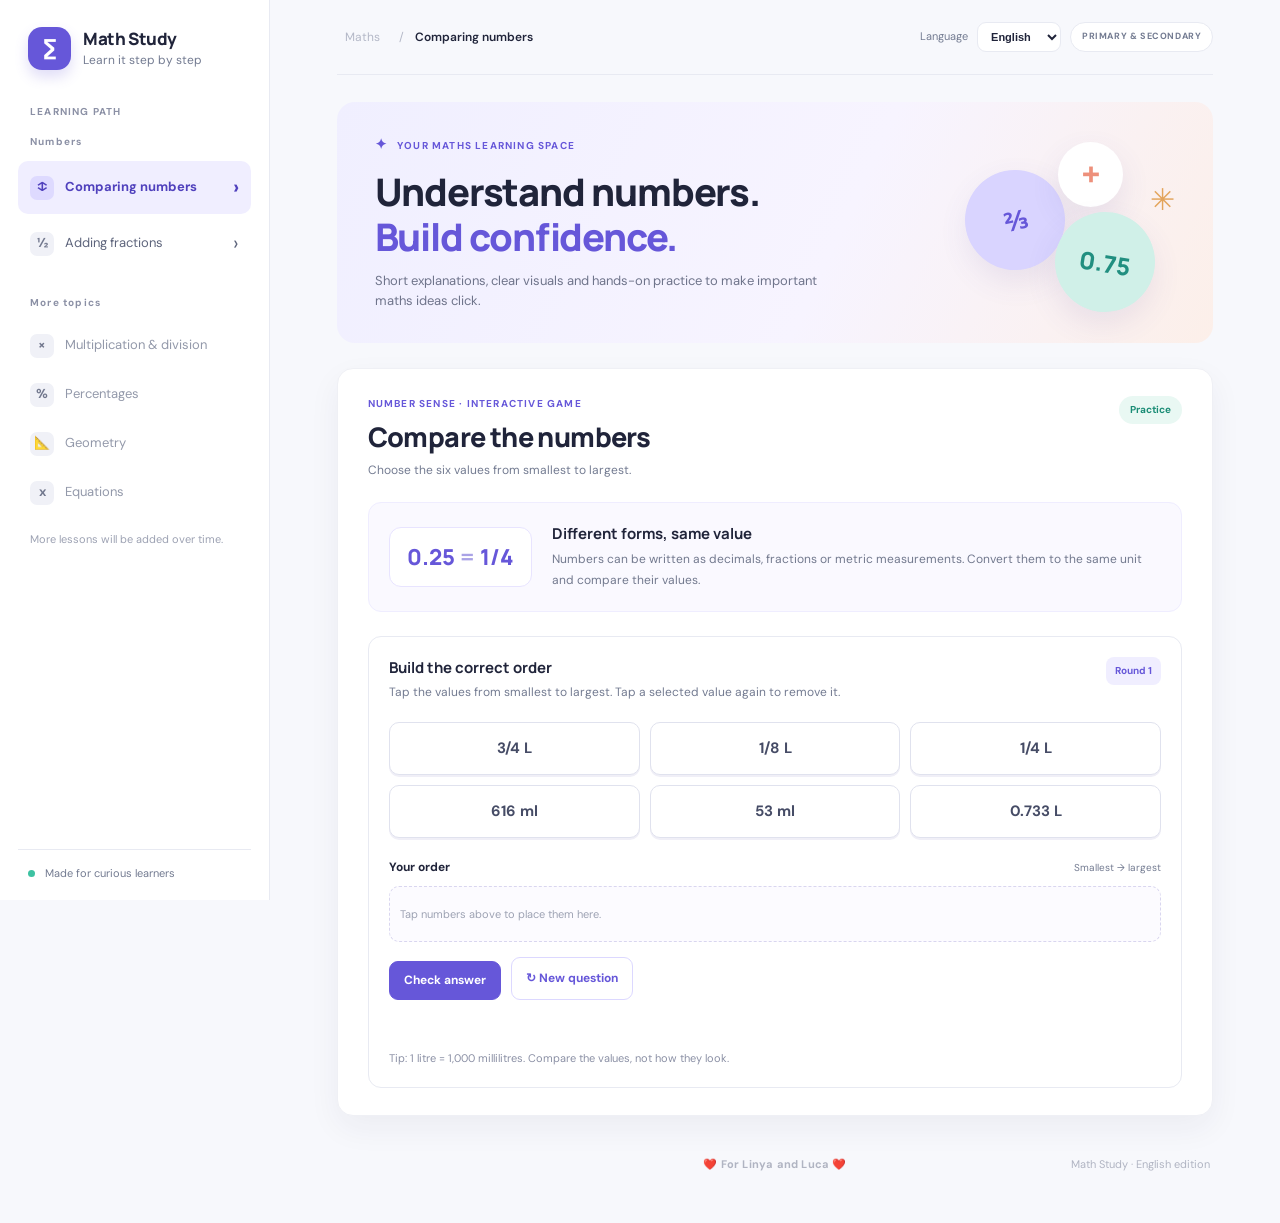
==== index.html @ 732b18b9 "Keep only the dedication in the page footer" ====
<!doctype html>
<html lang="en">
<head>
  <meta charset="utf-8">
  <meta name="viewport" content="width=device-width, initial-scale=1">
  <meta name="description" content="Clear explanations and interactive practice for important German primary and secondary school maths topics.">
  <meta name="theme-color" content="#f7f8fc">
  <title>Math Study — Understand Maths</title>
  <link rel="stylesheet" href="styles.css">
  <link rel="stylesheet" href="footer.css">
</head>
<body>
  <div class="app-shell">
    <aside class="sidebar" id="sidebar">
      <a class="brand" href="#" aria-label="Math Study home"><span class="brand-mark">∑</span><span><strong>Math Study</strong><small>Learn it step by step</small></span></a>
      <div class="sidebar-label" data-i18n="learningPath">LEARNING PATH</div>
      <nav id="topic-nav" aria-label="Math topics">
        <div class="nav-group">
          <div class="nav-heading" data-i18n="numbers">Numbers</div>
          <a class="topic-link" href="comparing-decimals.html" data-topic="ordering"><span class="topic-icon">↕</span><span data-i18n="topicOrdering">Comparing numbers</span><span class="nav-arrow">›</span></a>
          <a class="topic-link" href="adding-fractions.html" data-topic="fractions"><span class="topic-icon">½</span><span data-i18n="topicFractions">Adding fractions</span><span class="nav-arrow">›</span></a>
        </div>
        <div class="nav-group coming-soon">
          <div class="nav-heading" data-i18n="moreTopics">More topics</div>
          <div class="topic-placeholder"><span class="topic-icon">×</span><span data-i18n="topicMultiply">Multiplication & division</span></div>
          <div class="topic-placeholder"><span class="topic-icon">%</span><span data-i18n="topicPercentages">Percentages</span></div>
          <div class="topic-placeholder"><span class="topic-icon">📐</span><span data-i18n="topicGeometry">Geometry</span></div>
          <div class="topic-placeholder"><span class="topic-icon">x</span><span data-i18n="topicEquations">Equations</span></div>
          <p class="coming-note" data-i18n="comingNote">More lessons will be added over time.</p>
        </div>
      </nav>
      <div class="sidebar-footer"><span class="status-dot"></span> <span data-i18n="sidebarFooter">Made for curious learners</span></div>
    </aside>
    <main class="main-area">
      <header class="topbar"><button id="menu-toggle" class="menu-toggle" aria-label="Toggle menu">☰</button><div class="breadcrumb"><span data-i18n="maths">Maths</span> <span>/</span> <strong id="breadcrumb-topic">Comparing numbers</strong></div><div class="top-actions"><label class="language-label" for="language-select" data-i18n="languageLabel">Language</label><select id="language-select" aria-label="Language"><option value="en">English</option><option value="de">Deutsch</option></select><div class="top-pill" data-i18n="audience">PRIMARY & SECONDARY</div></div></header>
      <section class="welcome" id="welcome">
        <div><div class="eyebrow"><span class="sparkle">✦</span> YOUR MATHS LEARNING SPACE</div><h1 id="page-title">Understand numbers.<br><span>Build confidence.</span></h1><p id="page-intro">Short explanations, clear visuals and hands-on practice to make important maths ideas click.</p></div>
        <div class="welcome-art" aria-hidden="true"><div class="art-circle circle-one">⅔</div><div class="art-circle circle-two">+</div><div class="art-circle circle-three">0.75</div><span class="art-star">✳</span></div>
      </section>
      <section id="lesson-ordering" class="lesson-panel">
        <div class="lesson-heading"><div><div class="eyebrow" data-i18n="orderingEyebrow">NUMBER SENSE · INTERACTIVE GAME</div><h2 data-i18n="orderingTitle">Compare the numbers</h2><p data-i18n="orderingSubtitle">Choose the six values from smallest to largest.</p></div><span class="lesson-badge" data-i18n="practiceBadge">Practice</span></div>
        <div class="concept-card"><div class="concept-symbol">0.25 <span>=</span> 1/4</div><div><h3 data-i18n="sameValueTitle">Different forms, same value</h3><p data-i18n="sameValueText">Numbers can be written as decimals, fractions or metric measurements. Convert them to the same unit and compare their values.</p></div></div>
        <div class="ordering-game">
          <div class="game-instructions"><div><h3 data-i18n="orderInstructionTitle">Build the correct order</h3><p data-i18n="orderInstructionText">Tap the values from smallest to largest. Tap a selected value again to remove it.</p></div><div class="game-round" id="ordering-round">Round 1</div></div>
          <div class="number-bank" id="number-bank" aria-label="Numbers to order"></div>
          <div class="selected-heading"><strong data-i18n="yourOrder">Your order</strong><span data-i18n="smallestToLargest">Smallest → largest</span></div>
          <div class="selected-order" id="selected-order"></div>
          <div class="game-actions"><button id="check-order" class="primary-button" data-i18n="checkAnswer">Check answer</button><button id="new-order" class="secondary-button" data-i18n="newQuestion">↻ New question</button></div>
          <div id="ordering-feedback" class="practice-feedback" role="status" aria-live="polite"></div>
          <p class="game-tip" data-i18n="orderingTip">Tip: 1 litre = 1,000 millilitres. Compare the values, not how they look.</p>
        </div>
      </section>
      <section id="lesson-fractions" class="lesson-panel" hidden>
        <div class="lesson-heading"><div><div class="eyebrow">FRACTIONS · VISUAL EXPLANATION</div><h2 data-i18n="fractionsTitle">Adding fractions with different denominators</h2><p data-i18n="fractionsSubtitle">Make the pieces the same size before you add them.</p></div><span class="lesson-badge">Learn & practise</span></div>
        <div class="lesson-copy"><h3 data-i18n="keyIdea">The key idea</h3><p data-i18n="keyIdeaText">The denominator tells you how many equal pieces make one whole. Find the least common multiple (LCM), then make equivalent fractions with the same denominator.</p></div>
        <div class="fraction-controls">
          <div class="fraction-input"><label for="num-a" data-i18n="fractionA">Fraction A</label><div class="fraction-fields"><input id="num-a" type="number" min="1" max="9" value="1" aria-label="Fraction A numerator"><span class="fraction-line"></span><input id="den-a" type="number" min="2" max="10" value="3" aria-label="Fraction A denominator"></div></div>
          <div class="plus-sign">+</div>
          <div class="fraction-input"><label for="num-b" data-i18n="fractionB">Fraction B</label><div class="fraction-fields"><input id="num-b" type="number" min="1" max="9" value="1" aria-label="Fraction B numerator"><span class="fraction-line"></span><input id="den-b" type="number" min="2" max="10" value="4" aria-label="Fraction B denominator"></div></div>
          <button id="random-fractions" class="secondary-button" data-i18n="tryAnother">↻ Try another</button>
        </div>
        <div id="fraction-error" class="inline-error" data-i18n="fractionInputError" role="alert" hidden>Use whole numbers, numerators from 1 to denominator − 1, and denominators from 2 to 10.</div>
        <div class="visual-grid">
          <article class="visual-card"><div class="step-label" data-i18n="step1">STEP 1</div><h3 data-i18n="originalFractions">See the original fractions</h3><p data-i18n="originalFractionsText">Each circle is one whole, split into equal parts.</p><div class="circle-pair"><div class="circle-item"><div id="circle-a" class="fraction-circle" aria-label="Fraction A visual"></div><div id="label-a" class="circle-fraction">1/3</div><small data-i18n="fractionA">Fraction A</small></div><div class="circle-item"><div id="circle-b" class="fraction-circle"></div><div id="label-b" class="circle-fraction">1/4</div><small data-i18n="fractionB">Fraction B</small></div></div></article>
          <article class="visual-card"><div class="step-label" data-i18n="step2">STEP 2</div><h3 data-i18n="equalPieces">Make equal-sized pieces</h3><p data-i18n="equalPiecesText">Convert both fractions to the same denominator (the LCM).</p><div class="circle-pair"><div class="circle-item"><div id="circle-a-scaled" class="fraction-circle"></div><div id="label-a-scaled" class="circle-fraction">4/12</div><small data-i18n="equivalentA">A equivalent fraction</small></div><div class="circle-item"><div id="circle-b-scaled" class="fraction-circle"></div><div id="label-b-scaled" class="circle-fraction">3/12</div><small data-i18n="equivalentB">B equivalent fraction</small></div></div><div class="lcm-note" id="lcm-note">LCM(3, 4) = 12</div></article>
        </div>
        <div class="calculation-card"><div class="step-label" data-i18n="step3">STEP 3 · ADD THE NUMERATORS</div><div id="equation" class="equation">4/12 + 3/12 = 7/12</div><p id="calculation-explainer">Multiply A by 4 and B by 3. Keep the common denominator and add the numerators.</p><div class="result-row"><span data-i18n="yourSum">YOUR SUM</span><strong id="sum-result">7/12</strong></div></div>
        <section class="practice-card"><div class="practice-header"><div><div class="eyebrow" data-i18n="checkUnderstanding">CHECK YOUR UNDERSTANDING</div><h3 data-i18n="quickPractice">Quick practice</h3><p data-i18n="practicePrompt">Calculate the sum, then choose the correct answer.</p></div><div class="practice-count" id="practice-count">Question 1</div></div><div id="practice-question" class="practice-question">1/2 + 1/3 = ?</div><div id="answer-options" class="answer-options"></div><div id="practice-feedback" class="practice-feedback" role="status" aria-live="polite"></div><button id="next-question" class="primary-button" hidden data-i18n="nextQuestion">Next question →</button></section>
      </section>
      <footer class="page-footer"><div class="footer-message"><span class="dedication">❤️ For Linya and Luca ❤️</span></div><span id="footer-edition">Math Study · English edition</span></footer>
    </main>
  </div>
  <script src="app.js"></script>
  <script src="language.js"></script>
  <script src="ordering.js"></script>
</body>
</html>
---- styles.css ----
@import url('https://fonts.googleapis.com/css2?family=DM+Sans:wght@400;500;600;700&family=Manrope:wght@400;500;600;700;800&display=swap');
:root{--ink:#20243a;--muted:#737b91;--purple:#6657d9;--purple-dark:#5041bd;--purple-soft:#f0eeff;--line:#e8eaf2;--surface:#fff;--bg:#f7f8fc;--teal:#24a899;--coral:#f18a76;--shadow:0 12px 32px rgba(36,39,77,.055)}
*{box-sizing:border-box}body{margin:0;background:var(--bg);color:var(--ink);font-family:'DM Sans',sans-serif;font-size:15px;line-height:1.55}button,input{font:inherit}button{cursor:pointer}.app-shell{min-height:100vh}.sidebar{width:270px;position:fixed;inset:0 auto 0 0;background:#fff;border-right:1px solid var(--line);padding:27px 18px 18px;display:flex;flex-direction:column;z-index:10}.brand{display:flex;align-items:center;gap:12px;padding:0 10px 34px;color:inherit;text-decoration:none}.brand-mark{width:43px;height:43px;display:grid;place-items:center;border-radius:14px;background:var(--purple);color:white;font-size:27px;font-weight:700;box-shadow:0 7px 14px #6657d933}.brand strong{display:block;font:800 17px Manrope,sans-serif;letter-spacing:-.4px}.brand small{display:block;color:var(--muted);font-size:12px;margin-top:1px}.sidebar-label,.nav-heading,.eyebrow,.step-label{font-size:10px;font-weight:700;letter-spacing:1.2px;color:#8b90a5}.sidebar-label{padding:0 12px 14px}.nav-group{margin-bottom:25px}.nav-heading{padding:0 12px 9px}.topic-link,.topic-placeholder{width:100%;border:0;background:transparent;color:#5e657c;text-align:left;display:flex;align-items:center;gap:11px;padding:11px 12px;border-radius:10px;margin:3px 0;font-size:13px}.topic-link:hover{background:#f7f6ff}.topic-link.active{background:var(--purple-soft);color:var(--purple-dark);font-weight:700}.topic-icon{width:24px;height:24px;display:grid;place-items:center;background:#f0f1f7;border-radius:7px;color:#71778d;font-weight:700;flex-shrink:0}.active .topic-icon{background:#dedaff;color:var(--purple-dark)}.nav-arrow{margin-left:auto;font-size:20px}.topic-placeholder{color:#9399aa;cursor:default}.coming-note{font-size:11px;color:#9da2b3;padding:4px 12px}.sidebar-footer{margin-top:auto;padding:15px 10px 0;border-top:1px solid var(--line);font-size:11px;color:var(--muted)}.status-dot{display:inline-block;width:7px;height:7px;border-radius:50%;background:#3dc2a2;margin-right:7px}.main-area{margin-left:270px;min-height:100vh;padding:0 5.2% 30px;max-width:1600px}.topbar{height:75px;display:flex;align-items:center;gap:15px;border-bottom:1px solid var(--line);color:var(--muted);font-size:12px}.breadcrumb span{padding:0 8px;color:#b4b8c7}.breadcrumb strong{color:var(--ink);font-weight:600}.top-pill{margin-left:auto;background:#fff;border:1px solid var(--line);border-radius:20px;padding:7px 11px;font-size:9px;font-weight:700;letter-spacing:.6px}.top-pill span{color:var(--purple);padding:0 4px}.menu-toggle{display:none;background:white;border:1px solid var(--line);border-radius:8px;padding:5px 9px}.welcome{min-height:235px;margin:27px 0 25px;padding:32px 38px;border-radius:18px;background:linear-gradient(115deg,#f0efff 0%,#f7f4ff 57%,#fcefe9 100%);display:flex;align-items:center;justify-content:space-between;overflow:hidden;position:relative}.eyebrow{color:var(--purple);font-size:10px}.sparkle{font-size:14px;margin-right:6px}.welcome h1{font:800 clamp(27px,3vw,38px)/1.2 Manrope,sans-serif;letter-spacing:-1.2px;margin:13px 0 11px}.welcome h1 span{color:var(--purple)}.welcome p{color:#6f748b;max-width:470px;margin:0;font-size:13px}.welcome-art{width:220px;height:170px;position:relative;flex-shrink:0}.art-circle{position:absolute;border-radius:50%;display:grid;place-items:center;font:800 24px Manrope,sans-serif;box-shadow:0 12px 30px #5147a51b}.circle-one{width:100px;height:100px;left:10px;top:32px;background:#d9d4ff;color:#6657d9;transform:rotate(-12deg)}.circle-two{width:65px;height:65px;left:103px;top:4px;background:#fff;color:#ed907b;font-size:35px}.circle-three{width:100px;height:100px;left:100px;top:74px;background:#d0f0e8;color:#218f80;transform:rotate(9deg)}.art-star{position:absolute;right:0;top:39px;color:#e3a45b;font-size:30px}.lesson-panel{background:#fff;border:1px solid #eff0f5;border-radius:16px;padding:27px 30px;margin-bottom:20px;box-shadow:var(--shadow)}.lesson-panel[hidden]{display:none}.lesson-heading{display:flex;align-items:flex-start;justify-content:space-between;gap:15px;margin-bottom:23px}.lesson-heading h2{font:800 clamp(20px,2.4vw,27px)/1.3 Manrope,sans-serif;letter-spacing:-.6px;margin:7px 0}.lesson-heading p,.visual-card>p,.embedded-game p{color:var(--muted);font-size:12px;margin:0}.lesson-badge{border-radius:20px;background:#e9f8f3;color:#198c75;padding:6px 11px;font-size:10px;font-weight:700;white-space:nowrap}.concept-card{display:flex;align-items:center;gap:20px;padding:20px;background:#faf9ff;border:1px solid #efedff;border-radius:13px;margin-bottom:24px}.concept-symbol{flex-shrink:0;background:white;border:1px solid #e8e4ff;border-radius:12px;padding:14px 17px;color:var(--purple);font:800 22px Manrope,sans-serif}.concept-symbol span{color:#aaa3e6}.concept-card h3,.visual-card h3,.lesson-copy h3,.embedded-game h3{font:700 15px Manrope,sans-serif;margin:0 0 5px}.concept-card p,.lesson-copy p{color:#72798e;font-size:12px;margin:0;line-height:1.75}.embedded-game{border:1px solid var(--line);border-radius:13px;overflow:hidden}.embed-title{display:flex;justify-content:space-between;align-items:center;gap:15px;padding:18px 20px}.embed-title a,.source-note a{font-size:11px;color:var(--purple);font-weight:700;text-decoration:none}.embed-title a:hover,.source-note a:hover{text-decoration:underline}.embedded-game iframe{display:block;width:100%;height:570px;border:0;background:white}.source-note{font-size:11px;color:#8b90a5;margin:12px 0 0}.lesson-copy{padding:18px 20px;border-left:3px solid var(--purple);background:#faf9ff;border-radius:0 10px 10px 0;margin-bottom:22px}.lesson-copy h3{margin-bottom:6px}.fraction-controls{display:flex;align-items:end;gap:18px;padding:18px;background:#fbfbfe;border:1px solid var(--line);border-radius:13px;margin-bottom:16px;flex-wrap:wrap}.fraction-input{display:flex;flex-direction:column;gap:7px}.fraction-input label{font-size:11px;font-weight:700;color:#697087}.fraction-fields{display:flex;flex-direction:column;align-items:center;gap:4px;width:58px}.fraction-fields input{width:58px;height:34px;text-align:center;border:1px solid #dfe1ec;border-radius:7px;background:#fff;color:var(--ink);font-weight:700;outline-color:var(--purple)}.fraction-line{height:2px;width:42px;background:#525771}.plus-sign{font:500 25px Manrope,sans-serif;color:#a0a5b6;padding:0 3px 13px}.secondary-button,.primary-button{border:1px solid #dcd8ff;border-radius:9px;padding:9px 14px;font-size:12px;font-weight:700}.secondary-button{background:#fff;color:var(--purple);margin-left:auto}.secondary-button:hover{background:var(--purple-soft)}.inline-error{font-size:12px;color:#b64040;padding:10px 13px;background:#fff0f0;border-radius:8px;margin-bottom:14px}.visual-grid{display:grid;grid-template-columns:1fr 1fr;gap:16px}.visual-card{border:1px solid var(--line);border-radius:13px;padding:19px 20px;min-width:0}.step-label{color:var(--purple);font-size:9px}.visual-card h3{margin:7px 0 4px}.circle-pair{display:flex;justify-content:space-evenly;align-items:flex-start;gap:10px;margin:21px 0 10px}.circle-item{display:flex;align-items:center;flex-direction:column;min-width:0}.fraction-circle{width:clamp(95px,11vw,140px);height:clamp(95px,11vw,140px);border-radius:50%;position:relative;overflow:hidden;background:#f0eff8;border:1px solid #e5e3f2;flex-shrink:0}.fraction-circle svg{display:block;width:100%;height:100%}.circle-fraction{font:800 16px Manrope,sans-serif;margin-top:9px;color:#333750}.circle-item small{font-size:10px;color:#8b90a5;margin-top:2px;text-align:center}.lcm-note{background:#f2f0ff;color:#5c4dca;border-radius:8px;padding:8px 12px;text-align:center;font-size:12px;font-weight:700;margin-top:15px}.calculation-card{margin-top:17px;padding:21px;border-radius:13px;background:#f7f6ff;border:1px solid #eae7ff}.equation{font:800 clamp(23px,3.2vw,33px) Manrope,sans-serif;color:#4d43b4;margin:12px 0}.calculation-card>p{font-size:12px;color:#72798e;margin:0 0 17px}.result-row{display:flex;align-items:center;justify-content:space-between;border-top:1px solid #e3dfff;padding-top:13px}.result-row span{font-size:10px;letter-spacing:1px;font-weight:700;color:#7c75bd}.result-row strong{font:800 21px Manrope,sans-serif;color:var(--purple)}.practice-card{margin-top:22px;padding:22px;border:1px solid var(--line);border-radius:13px}.practice-header{display:flex;justify-content:space-between;gap:10px}.practice-header h3{font:800 19px Manrope,sans-serif;margin:5px 0}.practice-header p{font-size:12px;color:var(--muted);margin:0}.practice-count{align-self:flex-start;background:#f0efff;color:var(--purple);padding:5px 9px;border-radius:7px;font-size:10px;font-weight:700;white-space:nowrap}.practice-question{text-align:center;font:800 27px Manrope,sans-serif;margin:24px 0 17px}.answer-options{display:grid;grid-template-columns:repeat(4,1fr);gap:10px}.answer-option{padding:12px 7px;background:white;border:1px solid #e1e3ed;border-radius:9px;color:#4b5067;font-weight:700}.answer-option:hover{border-color:var(--purple);background:#faf9ff}.answer-option.correct{background:#e8f8f1;border-color:#37b99a;color:#147c62}.answer-option.incorrect{background:#fff0ee;border-color:#e98d7d;color:#ad4435}.answer-option:disabled{cursor:default}.practice-feedback{min-height:24px;margin-top:13px;font-size:12px;font-weight:600}.practice-feedback.good{color:#168369}.practice-feedback.bad{color:#c04e40}.primary-button{background:var(--purple);color:white;border-color:var(--purple);margin-top:4px}.primary-button:hover{background:var(--purple-dark)}.page-footer{padding:20px 3px;color:#969bad;font-size:11px;display:flex;justify-content:space-between;gap:10px}.page-footer span{color:#b0b4c2}@media(max-width:1000px){.sidebar{width:235px}.main-area{margin-left:235px;padding:0 3.5% 25px}.welcome{padding:26px}.welcome-art{transform:scale(.82);transform-origin:right center;margin-left:-25px}.lesson-panel{padding:22px}.visual-grid{grid-template-columns:1fr}.fraction-circle{width:130px;height:130px}}@media(max-width:700px){.sidebar{transform:translateX(-100%);transition:transform .22s ease;box-shadow:none}.sidebar.open{transform:translateX(0);box-shadow:10px 0 40px #1e23401a}.main-area{margin-left:0;padding:0 15px 20px}.topbar{height:61px}.menu-toggle{display:block}.top-pill{font-size:8px;padding:6px 8px}.welcome{margin-top:17px;padding:24px 22px;min-height:205px}.welcome-art{position:absolute;right:-47px;bottom:-25px;opacity:.32;transform:scale(.85)}.welcome>div:first-child{position:relative;z-index:1}.welcome h1{font-size:29px}.welcome p{max-width:290px}.lesson-panel{padding:18px 14px}.lesson-heading h2{font-size:21px}.concept-card{padding:14px;gap:12px}.concept-symbol{padding:10px;font-size:18px}.embedded-game iframe{height:520px}.embed-title{align-items:flex-start;padding:15px;flex-direction:column;gap:8px}.fraction-controls{gap:13px;padding:14px}.secondary-button{margin-left:0}.visual-card{padding:15px}.fraction-circle{width:clamp(100px,31vw,135px);height:clamp(100px,31vw,135px)}.answer-options{grid-template-columns:repeat(2,1fr)}.page-footer{flex-direction:column;gap:3px}.practice-card{padding:16px}}
.top-actions{margin-left:auto;display:flex;align-items:center;gap:9px}.top-pill{margin-left:0}.language-label{font-size:11px;color:var(--muted)}#language-select{border:1px solid var(--line);border-radius:9px;padding:7px 9px;background:#fff;color:var(--ink);font-size:11px;font-weight:600;max-width:120px}
.topic-link{text-decoration:none}.ordering-game{border:1px solid var(--line);border-radius:13px;padding:20px;background:#fff}.game-instructions{display:flex;justify-content:space-between;align-items:flex-start;gap:12px}.game-instructions h3{font:700 15px Manrope,sans-serif;margin:0 0 5px}.game-instructions p{font-size:12px;color:var(--muted);margin:0}.game-round{font-size:10px;font-weight:700;color:var(--purple);background:var(--purple-soft);padding:6px 9px;border-radius:8px;white-space:nowrap}
.number-bank{display:grid;grid-template-columns:repeat(3,minmax(0,1fr));gap:10px;margin:20px 0}.number-tile,.ordered-tile{border:1px solid #e0e2ee;border-radius:10px;background:#fff;color:#464c66;font-weight:700;padding:14px 8px;min-height:52px;box-shadow:0 2px 0 #f0eff7;overflow-wrap:anywhere}.number-tile:hover:not(:disabled){border-color:var(--purple);background:#faf9ff}.number-tile.used{opacity:.35}.number-tile:disabled{cursor:default}.selected-heading{display:flex;justify-content:space-between;gap:10px;align-items:center;font-size:12px;margin:7px 0 9px}.selected-heading span{font-size:10px;color:var(--muted)}.selected-order{display:flex;gap:8px;flex-wrap:wrap;align-items:center;min-height:56px;padding:10px;border:1px dashed #d9d6ef;border-radius:10px;background:#fcfbff}.order-empty{font-size:11px;color:#9da2b3}.ordered-tile{min-height:0;padding:9px 11px;background:#f0eeff;border-color:#ddd8ff;color:var(--purple-dark);box-shadow:none}
.game-actions{display:flex;gap:10px;flex-wrap:wrap;margin-top:15px}.game-actions .secondary-button{margin-left:0}.game-tip{font-size:11px;color:#8b90a5;margin:13px 0 0}.correct-order-list{display:flex;flex-wrap:wrap;gap:7px;margin-top:9px}.correct-order-list span{background:#fff;border:1px solid #e2e4ed;border-radius:7px;padding:5px 8px;font-size:11px;color:#4c526b}.footer-message{display:flex;flex-direction:column;align-items:center;gap:3px;flex:1;text-align:center}.dedication{font-weight:700;color:#8d82d9;letter-spacing:.2px}.footer-message small{font-size:9px;color:#b0b4c2}.page-footer{align-items:center}.topbar .breadcrumb{min-width:0}
@media(max-width:700px){.top-actions{gap:5px}.language-label{display:none}#language-select{max-width:93px;padding:6px 5px}.top-pill{display:none}.number-bank{grid-template-columns:repeat(2,minmax(0,1fr))}.ordering-game{padding:14px}.game-instructions{flex-direction:column}.selected-heading{align-items:flex-start;flex-direction:column;gap:2px}.page-footer{align-items:center}.footer-message{width:100%}}
---- footer.css ----
.page-footer{position:relative;justify-content:center}.footer-message{width:100%;flex:none;text-align:center}.page-footer>#footer-edition{position:absolute;right:3px;bottom:20px}@media(max-width:700px){.page-footer>#footer-edition{position:static;margin-top:6px}.footer-message{width:100%}}
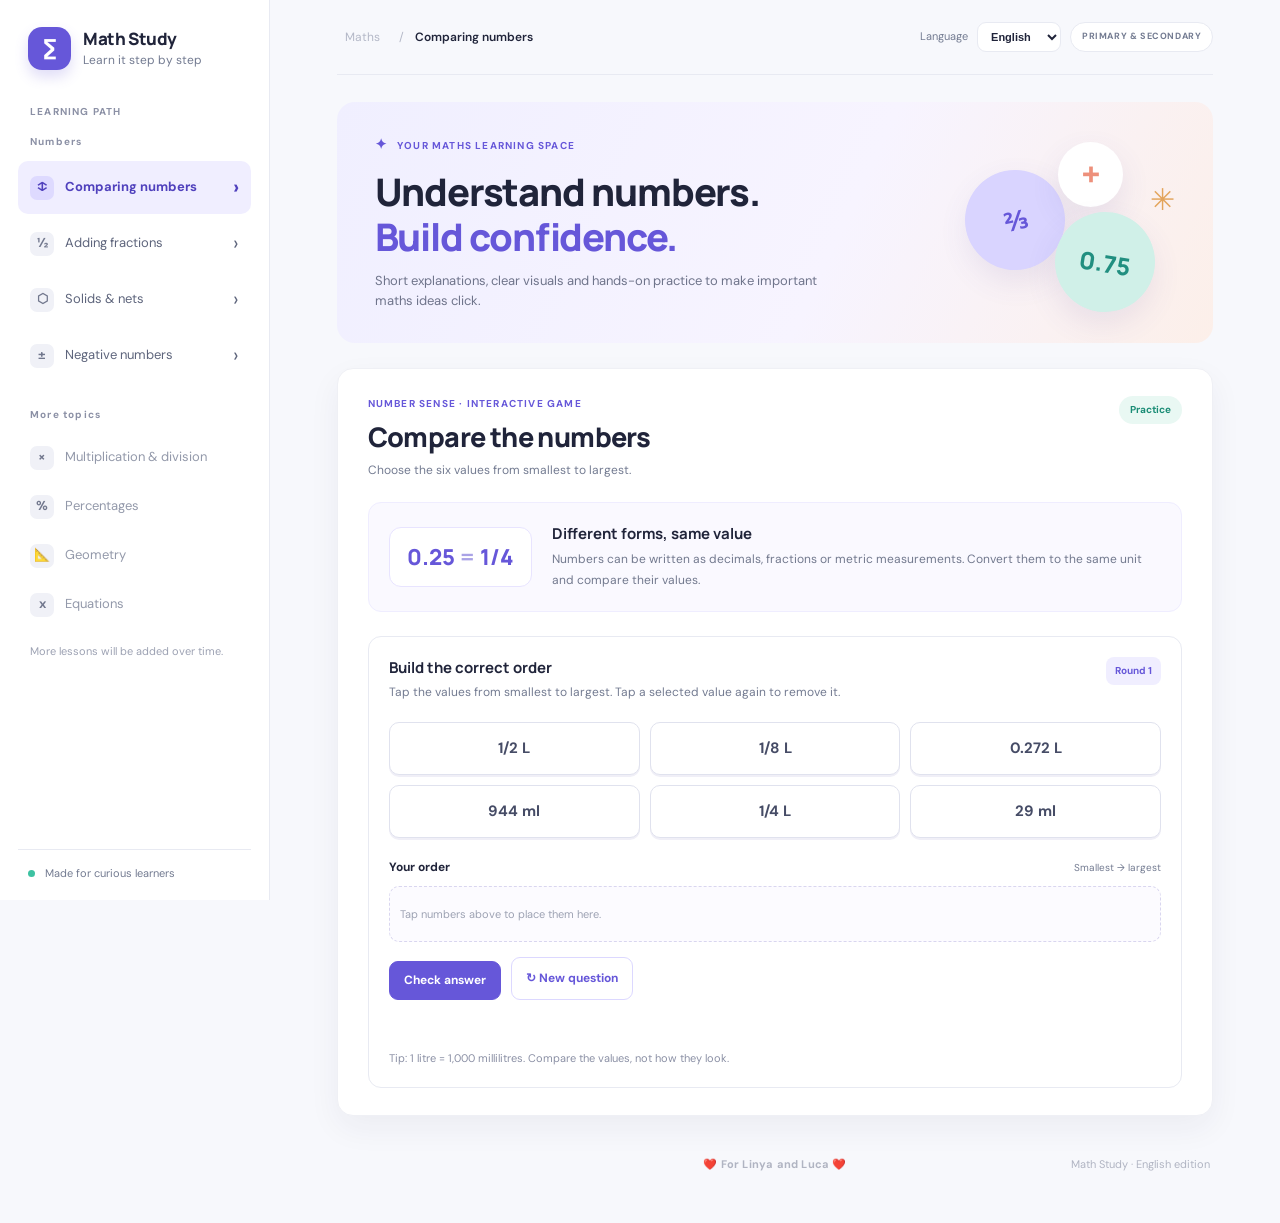
==== commit 498690a1: "Add bilingual interactive lesson modules and navigation" ====
--- a/index.html
+++ b/index.html
@@ -18,7 +18,9 @@
         <div class="nav-group">
           <div class="nav-heading" data-i18n="numbers">Numbers</div>
           <a class="topic-link" href="comparing-decimals.html" data-topic="ordering"><span class="topic-icon">↕</span><span data-i18n="topicOrdering">Comparing numbers</span><span class="nav-arrow">›</span></a>
-          <a class="topic-link" href="adding-fractions.html" data-topic="fractions"><span class="topic-icon">½</span><span data-i18n="topicFractions">Adding fractions</span><span class="nav-arrow">›</span></a>
+          <a class="topic-link" href="adding-fractions.html" data-topic="fractions"><span class="topic-icon">½</span><span data-i18n="topicFractions">Fractions & addition</span><span class="nav-arrow">›</span></a>
+          <a class="topic-link" href="solids-and-nets.html" data-topic="solids"><span class="topic-icon">⬡</span><span data-i18n="topicSolids">Solids & nets</span><span class="nav-arrow">›</span></a>
+          <a class="topic-link" href="negative-numbers.html" data-topic="negative"><span class="topic-icon">±</span><span data-i18n="topicNegative">Negative numbers</span><span class="nav-arrow">›</span></a>
         </div>
         <div class="nav-group coming-soon">
           <div class="nav-heading" data-i18n="moreTopics">More topics</div>
@@ -64,8 +66,49 @@
           <article class="visual-card"><div class="step-label" data-i18n="step1">STEP 1</div><h3 data-i18n="originalFractions">See the original fractions</h3><p data-i18n="originalFractionsText">Each circle is one whole, split into equal parts.</p><div class="circle-pair"><div class="circle-item"><div id="circle-a" class="fraction-circle" aria-label="Fraction A visual"></div><div id="label-a" class="circle-fraction">1/3</div><small data-i18n="fractionA">Fraction A</small></div><div class="circle-item"><div id="circle-b" class="fraction-circle"></div><div id="label-b" class="circle-fraction">1/4</div><small data-i18n="fractionB">Fraction B</small></div></div></article>
           <article class="visual-card"><div class="step-label" data-i18n="step2">STEP 2</div><h3 data-i18n="equalPieces">Make equal-sized pieces</h3><p data-i18n="equalPiecesText">Convert both fractions to the same denominator (the LCM).</p><div class="circle-pair"><div class="circle-item"><div id="circle-a-scaled" class="fraction-circle"></div><div id="label-a-scaled" class="circle-fraction">4/12</div><small data-i18n="equivalentA">A equivalent fraction</small></div><div class="circle-item"><div id="circle-b-scaled" class="fraction-circle"></div><div id="label-b-scaled" class="circle-fraction">3/12</div><small data-i18n="equivalentB">B equivalent fraction</small></div></div><div class="lcm-note" id="lcm-note">LCM(3, 4) = 12</div></article>
         </div>
+        <section class="strip-panel"><div class="step-label" data-i18n="fractionStripsLabel">SEE THE FRACTIONS AS STRIPS</div><h3 data-i18n="fractionStripsTitle">Same amount, different-sized pieces</h3><p data-i18n="fractionStripsText">Each bar represents one whole. Compare the shaded length before and after extending a fraction.</p><div class="strip-row"><strong data-i18n="stripOriginalA">Fraction A</strong><div id="strip-a" class="fraction-strip" aria-label="Fraction A strip"></div><span id="strip-label-a" class="strip-value">1/3</span></div><div class="strip-row"><strong data-i18n="stripOriginalB">Fraction B</strong><div id="strip-b" class="fraction-strip" aria-label="Fraction B strip"></div><span id="strip-label-b" class="strip-value">1/4</span></div><div class="strip-row"><strong data-i18n="stripEquivalentA">A extended</strong><div id="strip-a-scaled" class="fraction-strip" aria-label="Equivalent fraction A strip"></div><span id="strip-label-a-scaled" class="strip-value">4/12</span></div><div class="strip-row"><strong data-i18n="stripEquivalentB">B extended</strong><div id="strip-b-scaled" class="fraction-strip" aria-label="Equivalent fraction B strip"></div><span id="strip-label-b-scaled" class="strip-value">3/12</span></div></section>
         <div class="calculation-card"><div class="step-label" data-i18n="step3">STEP 3 · ADD THE NUMERATORS</div><div id="equation" class="equation">4/12 + 3/12 = 7/12</div><p id="calculation-explainer">Multiply A by 4 and B by 3. Keep the common denominator and add the numerators.</p><div class="result-row"><span data-i18n="yourSum">YOUR SUM</span><strong id="sum-result">7/12</strong></div></div>
         <section class="practice-card"><div class="practice-header"><div><div class="eyebrow" data-i18n="checkUnderstanding">CHECK YOUR UNDERSTANDING</div><h3 data-i18n="quickPractice">Quick practice</h3><p data-i18n="practicePrompt">Calculate the sum, then choose the correct answer.</p></div><div class="practice-count" id="practice-count">Question 1</div></div><div id="practice-question" class="practice-question">1/2 + 1/3 = ?</div><div id="answer-options" class="answer-options"></div><div id="practice-feedback" class="practice-feedback" role="status" aria-live="polite"></div><button id="next-question" class="primary-button" hidden data-i18n="nextQuestion">Next question →</button></section>
+      </section>
+
+      <section id="lesson-solids" class="lesson-panel" hidden>
+        <div class="lesson-heading"><div><div class="eyebrow" data-i18n="solidsEyebrow">GEOMETRY · EXPLORE IN 3D</div><h2 data-i18n="solidsTitle">Solids, nets and views</h2><p data-i18n="solidsSubtitle">A net is a flat pattern that can fold into a solid.</p></div><span class="lesson-badge" data-i18n="gradeFourSeven">Grades 4–7</span></div>
+        <div class="lesson-copy"><h3 data-i18n="netIdeaTitle">From flat to solid</h3><p data-i18n="netIdeaText">A cube has 6 square faces, 12 edges and 8 vertices. Its net shows all six faces laid flat. Different nets can fold into the same cube, but not every arrangement of six squares works.</p></div>
+        <div class="solid-workbench">
+          <div class="solid-view-card"><div class="step-label" data-i18n="cubeNetLabel">THE NET</div><h3 data-i18n="tapAFace">Tap a face</h3><p data-i18n="tapAFaceText">Select a square to highlight the matching face on the cube.</p>
+            <div class="cube-net" id="cube-net" aria-label="Interactive cube net">
+              <button class="net-face face-top" data-face="top" aria-label="Top face">Top</button>
+              <button class="net-face face-left" data-face="left" aria-label="Left face">Left</button>
+              <button class="net-face face-front selected" data-face="front" aria-label="Front face">Front</button>
+              <button class="net-face face-right" data-face="right" aria-label="Right face">Right</button>
+              <button class="net-face face-back" data-face="back" aria-label="Back face">Back</button>
+              <button class="net-face face-bottom" data-face="bottom" aria-label="Bottom face">Bottom</button>
+            </div>
+            <div class="solid-tip" id="net-feedback" role="status" aria-live="polite">Front face selected.</div>
+          </div>
+          <div class="solid-view-card"><div class="step-label" data-i18n="solidViewLabel">THE SOLID</div><h3 data-i18n="cubeLabel">A cube</h3><p data-i18n="cubeText">All faces are equal squares. Edges meet at right angles.</p>
+            <svg class="cube-diagram" viewBox="0 0 300 240" role="img" aria-label="A cube with top, front and side faces">
+              <polygon class="cube-face cube-top" points="70,75 145,32 230,75 153,119"/>
+              <polygon class="cube-face cube-left" points="70,75 153,119 153,210 70,165"/>
+              <polygon class="cube-face cube-right" points="153,119 230,75 230,165 153,210"/>
+              <path d="M70 75 L145 32 L230 75 L230 165 L153 210 L70 165 Z M153 119 L145 32 M153 119 L70 75 M153 119 L230 75 M153 119 L153 210" fill="none" stroke="#4d526e" stroke-width="2.5" stroke-linejoin="round"/>
+              <text x="147" y="22" class="cube-label" text-anchor="middle">Top</text><text x="94" y="145" class="cube-label">Front</text><text x="192" y="148" class="cube-label">Side</text>
+            </svg>
+            <div class="solid-facts"><span><strong>6</strong><small data-i18n="faces">faces</small></span><span><strong>12</strong><small data-i18n="edges">edges</small></span><span><strong>8</strong><small data-i18n="vertices">vertices</small></span></div>
+          </div>
+        </div>
+        <div class="lesson-copy view-copy"><h3 data-i18n="viewsTitle">A solid can look different from each side</h3><p data-i18n="viewsText">A front view, a side view and a top view are 2D drawings of the same 3D object. The view changes, but the object stays the same.</p><div class="view-selector" role="group" aria-label="Choose a view"><button class="view-button active" data-view="front" data-i18n="frontView">Front view</button><button class="view-button" data-view="side" data-i18n="sideView">Side view</button><button class="view-button" data-view="top" data-i18n="topView">Top view</button></div><div id="view-demo" class="view-demo" aria-live="polite"><div class="view-shape front-shape"></div><p id="view-caption">Front view: a square.</p></div></div>
+        <section class="practice-card"><div class="practice-header"><div><div class="eyebrow" data-i18n="checkUnderstanding">CHECK YOUR UNDERSTANDING</div><h3 data-i18n="solidsPracticeTitle">Quick practice</h3><p data-i18n="solidsPracticePrompt">How many faces does a cube have?</p></div></div><div id="solids-options" class="answer-options"><button class="answer-option" data-correct="false">4</button><button class="answer-option" data-correct="true">6</button><button class="answer-option" data-correct="false">8</button><button class="answer-option" data-correct="false">12</button></div><div id="solids-feedback" class="practice-feedback" role="status" aria-live="polite"></div><button id="solids-next" class="primary-button" data-i18n="solidsNext" hidden>Another question →</button></section>
+      </section>
+      <section id="lesson-negative" class="lesson-panel" hidden>
+        <div class="lesson-heading"><div><div class="eyebrow" data-i18n="negativeEyebrow">NUMBERS · BELOW ZERO</div><h2 data-i18n="negativeTitle">Meet negative numbers</h2><p data-i18n="negativeSubtitle">Use a number line to see what positive and negative values mean.</p></div><span class="lesson-badge" data-i18n="gradeFiveSeven">Grades 5–7</span></div>
+        <div class="lesson-copy"><h3 data-i18n="negativeIdeaTitle">Zero is the starting point</h3><p data-i18n="negativeIdeaText">Positive numbers are to the right of zero. Negative numbers are to the left. The farther right a number lies, the greater it is. For example, −2 is greater than −5 because −2 is closer to zero.</p></div>
+        <div class="numberline-card"><div class="numberline-header"><div><h3 data-i18n="movePointTitle">Move the point</h3><p data-i18n="movePointText">Drag the slider to place the point on the number line.</p></div><strong id="numberline-value" class="numberline-value">−3</strong></div>
+          <div class="numberline" id="numberline" role="img" aria-label="Number line from minus ten to ten"><div class="numberline-axis"></div><div class="numberline-ticks" id="numberline-ticks"></div><div class="numberline-point" id="numberline-point"></div></div>
+          <label class="slider-label" for="number-slider"><span data-i18n="leftIsSmaller">← Smaller</span><span data-i18n="rightIsLarger">Larger →</span></label><input id="number-slider" type="range" min="-10" max="10" step="1" value="-3" class="number-slider"/>
+          <div class="temperature-example"><span class="temperature-icon">❄</span><div><strong data-i18n="temperatureTitle">Think about temperature</strong><p data-i18n="temperatureText">−4°C is colder than 2°C. Temperatures below zero are negative numbers.</p></div></div>
+        </div>
+        <section class="practice-card"><div class="practice-header"><div><div class="eyebrow" data-i18n="checkUnderstanding">CHECK YOUR UNDERSTANDING</div><h3 data-i18n="negativePracticeTitle">Which number is greater?</h3><p data-i18n="negativePracticePrompt">Compare the two numbers and choose the greater one.</p></div><div id="negative-count" class="practice-count">Question 1</div></div><div id="negative-question" class="practice-question">−2 or −5?</div><div id="negative-options" class="answer-options"></div><div id="negative-feedback" class="practice-feedback" role="status" aria-live="polite"></div><button id="negative-next" class="primary-button" data-i18n="nextQuestion" hidden>Next question →</button></section>
       </section>
       <footer class="page-footer"><div class="footer-message"><span class="dedication">❤️ For Linya and Luca ❤️</span></div><span id="footer-edition">Math Study · English edition</span></footer>
     </main>
@@ -73,5 +116,6 @@
   <script src="app.js"></script>
   <script src="language.js"></script>
   <script src="ordering.js"></script>
+  <script src="new-lessons.js"></script>
 </body>
 </html>
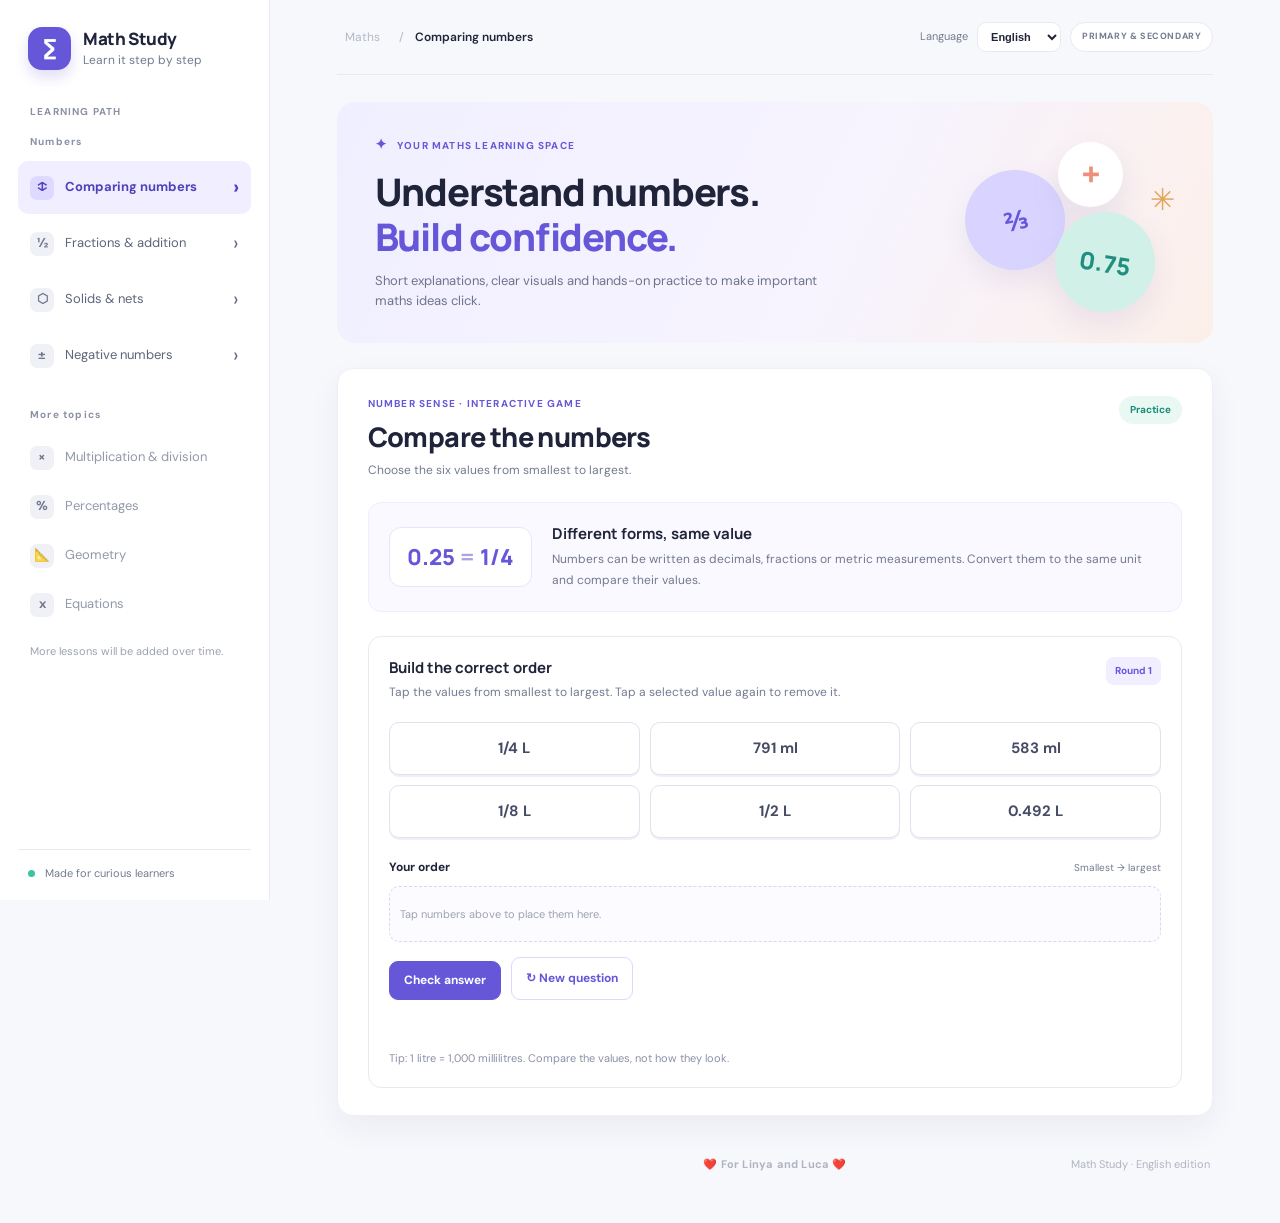
==== commit 7cb78061: "Fix solids practice prompt binding" ====
--- a/index.html
+++ b/index.html
@@ -98,7 +98,7 @@
           </div>
         </div>
         <div class="lesson-copy view-copy"><h3 data-i18n="viewsTitle">A solid can look different from each side</h3><p data-i18n="viewsText">A front view, a side view and a top view are 2D drawings of the same 3D object. The view changes, but the object stays the same.</p><div class="view-selector" role="group" aria-label="Choose a view"><button class="view-button active" data-view="front" data-i18n="frontView">Front view</button><button class="view-button" data-view="side" data-i18n="sideView">Side view</button><button class="view-button" data-view="top" data-i18n="topView">Top view</button></div><div id="view-demo" class="view-demo" aria-live="polite"><div class="view-shape front-shape"></div><p id="view-caption">Front view: a square.</p></div></div>
-        <section class="practice-card"><div class="practice-header"><div><div class="eyebrow" data-i18n="checkUnderstanding">CHECK YOUR UNDERSTANDING</div><h3 data-i18n="solidsPracticeTitle">Quick practice</h3><p data-i18n="solidsPracticePrompt">How many faces does a cube have?</p></div></div><div id="solids-options" class="answer-options"><button class="answer-option" data-correct="false">4</button><button class="answer-option" data-correct="true">6</button><button class="answer-option" data-correct="false">8</button><button class="answer-option" data-correct="false">12</button></div><div id="solids-feedback" class="practice-feedback" role="status" aria-live="polite"></div><button id="solids-next" class="primary-button" data-i18n="solidsNext" hidden>Another question →</button></section>
+        <section class="practice-card"><div class="practice-header"><div><div class="eyebrow" data-i18n="checkUnderstanding">CHECK YOUR UNDERSTANDING</div><h3 data-i18n="solidsPracticeTitle">Quick practice</h3><p id="solidsPracticePrompt" data-i18n="solidsPracticePrompt">How many faces does a cube have?</p></div></div><div id="solids-options" class="answer-options"><button class="answer-option" data-correct="false">4</button><button class="answer-option" data-correct="true">6</button><button class="answer-option" data-correct="false">8</button><button class="answer-option" data-correct="false">12</button></div><div id="solids-feedback" class="practice-feedback" role="status" aria-live="polite"></div><button id="solids-next" class="primary-button" data-i18n="solidsNext" hidden>Another question →</button></section>
       </section>
       <section id="lesson-negative" class="lesson-panel" hidden>
         <div class="lesson-heading"><div><div class="eyebrow" data-i18n="negativeEyebrow">NUMBERS · BELOW ZERO</div><h2 data-i18n="negativeTitle">Meet negative numbers</h2><p data-i18n="negativeSubtitle">Use a number line to see what positive and negative values mean.</p></div><span class="lesson-badge" data-i18n="gradeFiveSeven">Grades 5–7</span></div>
--- a/styles.css
+++ b/styles.css
@@ -6,3 +6,6 @@
 .number-bank{display:grid;grid-template-columns:repeat(3,minmax(0,1fr));gap:10px;margin:20px 0}.number-tile,.ordered-tile{border:1px solid #e0e2ee;border-radius:10px;background:#fff;color:#464c66;font-weight:700;padding:14px 8px;min-height:52px;box-shadow:0 2px 0 #f0eff7;overflow-wrap:anywhere}.number-tile:hover:not(:disabled){border-color:var(--purple);background:#faf9ff}.number-tile.used{opacity:.35}.number-tile:disabled{cursor:default}.selected-heading{display:flex;justify-content:space-between;gap:10px;align-items:center;font-size:12px;margin:7px 0 9px}.selected-heading span{font-size:10px;color:var(--muted)}.selected-order{display:flex;gap:8px;flex-wrap:wrap;align-items:center;min-height:56px;padding:10px;border:1px dashed #d9d6ef;border-radius:10px;background:#fcfbff}.order-empty{font-size:11px;color:#9da2b3}.ordered-tile{min-height:0;padding:9px 11px;background:#f0eeff;border-color:#ddd8ff;color:var(--purple-dark);box-shadow:none}
 .game-actions{display:flex;gap:10px;flex-wrap:wrap;margin-top:15px}.game-actions .secondary-button{margin-left:0}.game-tip{font-size:11px;color:#8b90a5;margin:13px 0 0}.correct-order-list{display:flex;flex-wrap:wrap;gap:7px;margin-top:9px}.correct-order-list span{background:#fff;border:1px solid #e2e4ed;border-radius:7px;padding:5px 8px;font-size:11px;color:#4c526b}.footer-message{display:flex;flex-direction:column;align-items:center;gap:3px;flex:1;text-align:center}.dedication{font-weight:700;color:#8d82d9;letter-spacing:.2px}.footer-message small{font-size:9px;color:#b0b4c2}.page-footer{align-items:center}.topbar .breadcrumb{min-width:0}
 @media(max-width:700px){.top-actions{gap:5px}.language-label{display:none}#language-select{max-width:93px;padding:6px 5px}.top-pill{display:none}.number-bank{grid-template-columns:repeat(2,minmax(0,1fr))}.ordering-game{padding:14px}.game-instructions{flex-direction:column}.selected-heading{align-items:flex-start;flex-direction:column;gap:2px}.page-footer{align-items:center}.footer-message{width:100%}}
+
+/* New interactive lessons */
+.strip-panel{margin-top:18px;padding:20px;border:1px solid var(--line);border-radius:13px;background:#fff}.strip-panel h3{font:700 15px Manrope,sans-serif;margin:7px 0 4px}.strip-panel>p{font-size:12px;color:var(--muted);margin:0 0 17px}.strip-row{display:grid;grid-template-columns:100px minmax(80px,1fr) minmax(70px,150px);gap:12px;align-items:center;margin:12px 0}.strip-row>strong{font-size:11px;color:#6c7288}.fraction-strip{display:flex;gap:2px;height:25px;min-width:0}.strip-part{flex:1;min-width:0;border:1px solid #dcd9ee;background:#f0eff8;border-radius:2px}.strip-part.shaded{background:#7668e8;border-color:#7668e8}.strip-value{font-size:11px;font-weight:700;color:#4d43b4;overflow-wrap:anywhere}.solid-workbench{display:grid;grid-template-columns:1fr 1fr;gap:16px}.solid-view-card{border:1px solid var(--line);border-radius:13px;padding:20px;min-width:0}.solid-view-card h3{font:700 15px Manrope,sans-serif;margin:7px 0 4px}.solid-view-card>p{font-size:12px;color:var(--muted);margin:0}.cube-net{display:grid;grid-template-columns:repeat(4,minmax(38px,58px));grid-template-rows:repeat(3,minmax(38px,58px));gap:3px;justify-content:center;margin:23px auto 12px}.net-face{border:1px solid #5e54c8;background:#e9e6ff;color:#4e43b4;border-radius:5px;font-size:10px;font-weight:700;padding:2px;transition:background .15s,transform .15s}.net-face:hover{transform:translateY(-2px)}.net-face.selected{background:#6657d9;color:#fff;box-shadow:0 3px 9px #6657d933}.face-top{grid-column:2;grid-row:1}.face-left{grid-column:1;grid-row:2}.face-front{grid-column:2;grid-row:2}.face-right{grid-column:3;grid-row:2}.face-back{grid-column:4;grid-row:2}.face-bottom{grid-column:2;grid-row:3}.solid-tip{min-height:22px;text-align:center;font-size:11px;color:#777d91}.cube-diagram{display:block;width:100%;max-height:240px;margin:8px auto}.cube-face{fill:#dedaff;stroke:#6657d9;stroke-width:2;transition:fill .15s}.cube-top{fill:#c9c2ff}.cube-left{fill:#aaa0f6}.cube-right{fill:#e7e3ff}.cube-face.highlight{fill:#2bb39e!important}.cube-label{font:700 11px 'DM Sans',sans-serif;fill:#555b74}.solid-facts{display:flex;justify-content:space-around;border-top:1px solid var(--line);padding-top:12px}.solid-facts span{display:flex;flex-direction:column;align-items:center;gap:1px}.solid-facts strong{font:800 19px Manrope,sans-serif;color:var(--purple)}.solid-facts small{font-size:10px;color:var(--muted)}.view-copy{margin-top:17px}.view-selector{display:flex;gap:8px;flex-wrap:wrap;margin:15px 0}.view-button{border:1px solid var(--line);border-radius:8px;background:#fff;padding:8px 12px;font-size:11px;color:#555b74;font-weight:700}.view-button.active{background:var(--purple-soft);color:var(--purple-dark);border-color:#d8d2ff}.view-demo{display:flex;align-items:center;gap:20px;min-height:100px;padding:16px;background:#faf9ff;border-radius:10px}.view-demo p{font-size:12px;color:var(--muted)}.view-shape{width:70px;height:70px;border:2px solid #6657d9;background:#d9d4ff;flex-shrink:0}.view-shape.side-shape{width:42px}.view-shape.top-shape{height:42px}.numberline-card{padding:22px;border:1px solid var(--line);border-radius:13px;background:#fff}.numberline-header{display:flex;align-items:center;justify-content:space-between;gap:12px}.numberline-header h3{font:700 15px Manrope,sans-serif;margin:0 0 4px}.numberline-header p{font-size:12px;color:var(--muted);margin:0}.numberline-value{font:800 24px Manrope,sans-serif;color:var(--purple);background:var(--purple-soft);padding:6px 13px;border-radius:10px}.numberline{position:relative;height:108px;margin:22px 9px 5px}.numberline-axis{position:absolute;left:0;right:0;top:42px;height:3px;background:#9ca2b8;border-radius:3px}.numberline-axis:before,.numberline-axis:after{content:"";position:absolute;top:-5px;border-top:6px solid transparent;border-bottom:6px solid transparent}.numberline-axis:before{left:-1px;border-right:9px solid #9ca2b8}.numberline-axis:after{right:-1px;border-left:9px solid #9ca2b8}.numberline-ticks{position:absolute;inset:0}.number-tick{position:absolute;top:30px;width:1px;height:25px;background:#9298ad}.number-tick span{position:absolute;top:28px;left:50%;transform:translateX(-50%);font-size:10px;color:#777d91}.number-tick.zero{width:2px;height:34px;top:26px;background:#4d526e}.number-tick.zero span{font-weight:800;color:#4d526e}.numberline-point{position:absolute;top:32px;left:35%;width:22px;height:22px;border:4px solid #fff;background:#6657d9;border-radius:50%;box-shadow:0 0 0 2px #6657d9;transform:translate(-50%,-50%);transition:left .15s}.slider-label{display:flex;justify-content:space-between;font-size:10px;color:var(--muted);margin-top:8px}.number-slider{width:100%;accent-color:var(--purple);margin:12px 0 20px}.temperature-example{display:flex;gap:13px;align-items:center;background:#eff8ff;border:1px solid #dceeff;border-radius:10px;padding:14px}.temperature-icon{font-size:26px}.temperature-example strong{font-size:12px}.temperature-example p{font-size:11px;color:var(--muted);margin:3px 0 0}.practice-card .answer-option.chosen{border-color:var(--purple);background:var(--purple-soft)}@media(max-width:800px){.solid-workbench{grid-template-columns:1fr}.strip-row{grid-template-columns:78px minmax(50px,1fr) minmax(65px,115px);gap:8px}.strip-panel{padding:14px}.solid-view-card{padding:15px}}@media(max-width:480px){.strip-row{grid-template-columns:1fr minmax(50px,1.5fr);gap:5px}.strip-value{grid-column:2}.fraction-strip{grid-column:1/-1;grid-row:2}.strip-row>strong{grid-column:1/-1}.numberline{margin-left:5px;margin-right:5px}.number-tick span{font-size:9px}.numberline-card{padding:15px}}
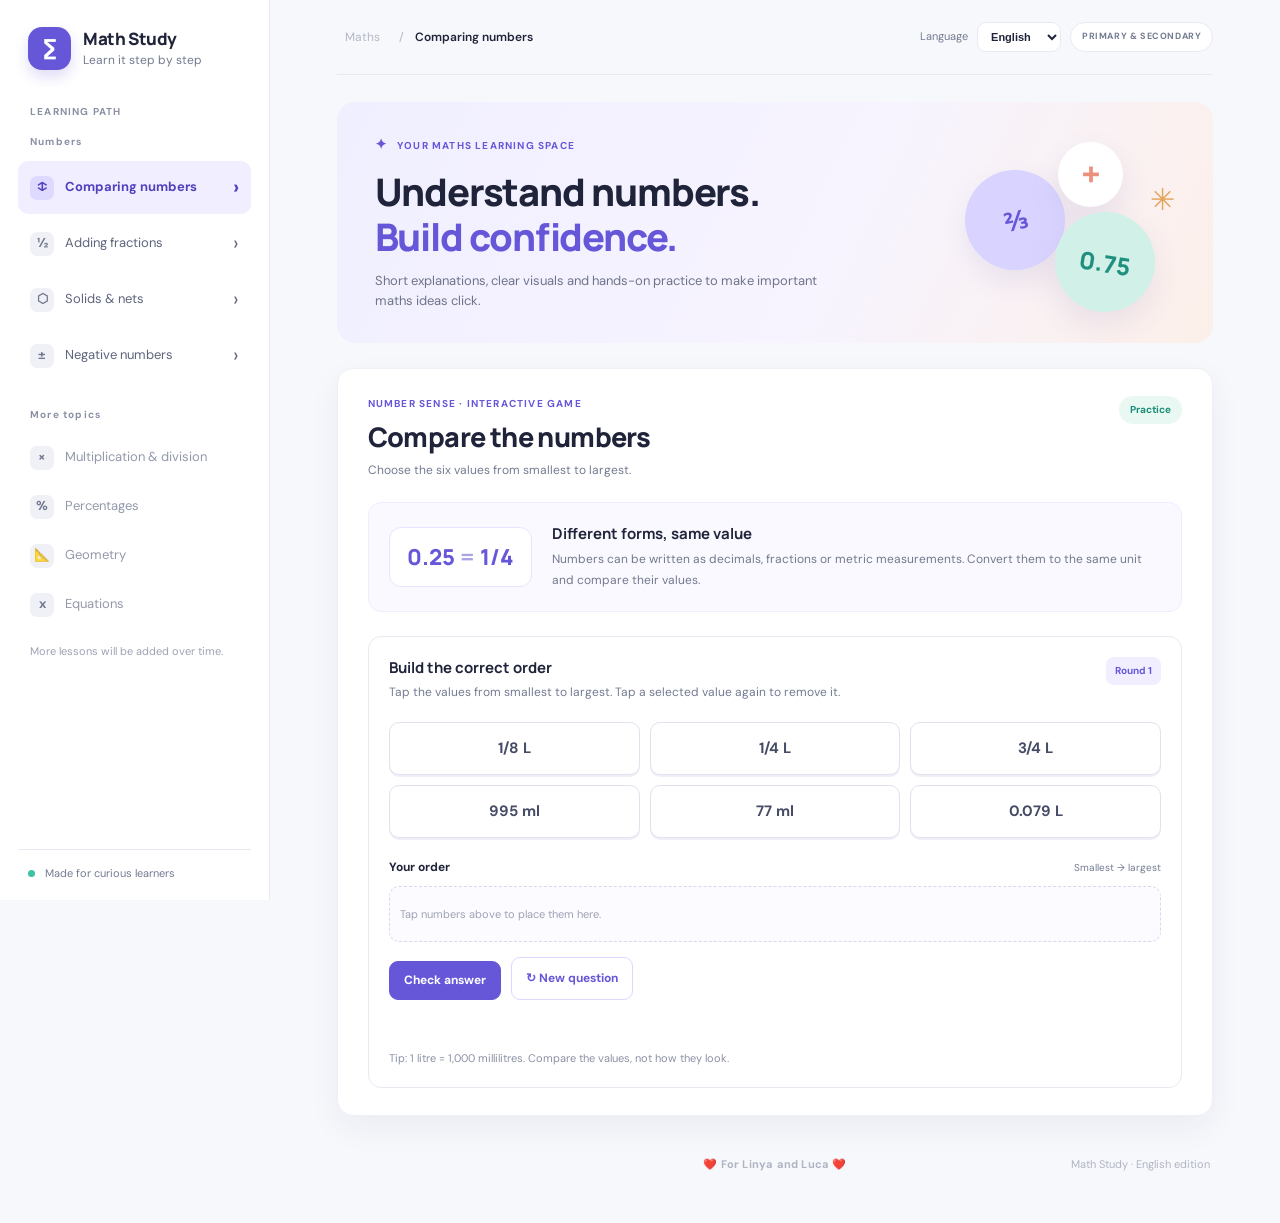
==== commit c07077ff: "Add replayable learning animation controls" ====
--- a/index.html
+++ b/index.html
@@ -66,7 +66,7 @@
           <article class="visual-card"><div class="step-label" data-i18n="step1">STEP 1</div><h3 data-i18n="originalFractions">See the original fractions</h3><p data-i18n="originalFractionsText">Each circle is one whole, split into equal parts.</p><div class="circle-pair"><div class="circle-item"><div id="circle-a" class="fraction-circle" aria-label="Fraction A visual"></div><div id="label-a" class="circle-fraction">1/3</div><small data-i18n="fractionA">Fraction A</small></div><div class="circle-item"><div id="circle-b" class="fraction-circle"></div><div id="label-b" class="circle-fraction">1/4</div><small data-i18n="fractionB">Fraction B</small></div></div></article>
           <article class="visual-card"><div class="step-label" data-i18n="step2">STEP 2</div><h3 data-i18n="equalPieces">Make equal-sized pieces</h3><p data-i18n="equalPiecesText">Convert both fractions to the same denominator (the LCM).</p><div class="circle-pair"><div class="circle-item"><div id="circle-a-scaled" class="fraction-circle"></div><div id="label-a-scaled" class="circle-fraction">4/12</div><small data-i18n="equivalentA">A equivalent fraction</small></div><div class="circle-item"><div id="circle-b-scaled" class="fraction-circle"></div><div id="label-b-scaled" class="circle-fraction">3/12</div><small data-i18n="equivalentB">B equivalent fraction</small></div></div><div class="lcm-note" id="lcm-note">LCM(3, 4) = 12</div></article>
         </div>
-        <section class="strip-panel"><div class="step-label" data-i18n="fractionStripsLabel">SEE THE FRACTIONS AS STRIPS</div><h3 data-i18n="fractionStripsTitle">Same amount, different-sized pieces</h3><p data-i18n="fractionStripsText">Each bar represents one whole. Compare the shaded length before and after extending a fraction.</p><div class="strip-row"><strong data-i18n="stripOriginalA">Fraction A</strong><div id="strip-a" class="fraction-strip" aria-label="Fraction A strip"></div><span id="strip-label-a" class="strip-value">1/3</span></div><div class="strip-row"><strong data-i18n="stripOriginalB">Fraction B</strong><div id="strip-b" class="fraction-strip" aria-label="Fraction B strip"></div><span id="strip-label-b" class="strip-value">1/4</span></div><div class="strip-row"><strong data-i18n="stripEquivalentA">A extended</strong><div id="strip-a-scaled" class="fraction-strip" aria-label="Equivalent fraction A strip"></div><span id="strip-label-a-scaled" class="strip-value">4/12</span></div><div class="strip-row"><strong data-i18n="stripEquivalentB">B extended</strong><div id="strip-b-scaled" class="fraction-strip" aria-label="Equivalent fraction B strip"></div><span id="strip-label-b-scaled" class="strip-value">3/12</span></div></section>
+        <section class="strip-panel"><button id="animate-fractions" class="secondary-button animation-button" type="button" data-i18n="animateFractions">▶ Animate how the pieces match</button><div class="step-label"<section class="strip-panel"><div class="step-label" data-i18n="fractionStripsLabel">SEE THE FRACTIONS AS STRIPS</div><h3 data-i18n="fractionStripsTitle">Same amount, different-sized pieces</h3><p data-i18n="fractionStripsText">Each bar represents one whole. Compare the shaded length before and after extending a fraction.</p><div class="strip-row"><strong data-i18n="stripOriginalA">Fraction A</strong><div id="strip-a" class="fraction-strip" aria-label="Fraction A strip"></div><span id="strip-label-a" class="strip-value">1/3</span></div><div class="strip-row"><strong data-i18n="stripOriginalB">Fraction B</strong><div id="strip-b" class="fraction-strip" aria-label="Fraction B strip"></div><span id="strip-label-b" class="strip-value">1/4</span></div><div class="strip-row"><strong data-i18n="stripEquivalentA">A extended</strong><div id="strip-a-scaled" class="fraction-strip" aria-label="Equivalent fraction A strip"></div><span id="strip-label-a-scaled" class="strip-value">4/12</span></div><div class="strip-row"><strong data-i18n="stripEquivalentB">B extended</strong><div id="strip-b-scaled" class="fraction-strip" aria-label="Equivalent fraction B strip"></div><span id="strip-label-b-scaled" class="strip-value">3/12</span></div></section>
         <div class="calculation-card"><div class="step-label" data-i18n="step3">STEP 3 · ADD THE NUMERATORS</div><div id="equation" class="equation">4/12 + 3/12 = 7/12</div><p id="calculation-explainer">Multiply A by 4 and B by 3. Keep the common denominator and add the numerators.</p><div class="result-row"><span data-i18n="yourSum">YOUR SUM</span><strong id="sum-result">7/12</strong></div></div>
         <section class="practice-card"><div class="practice-header"><div><div class="eyebrow" data-i18n="checkUnderstanding">CHECK YOUR UNDERSTANDING</div><h3 data-i18n="quickPractice">Quick practice</h3><p data-i18n="practicePrompt">Calculate the sum, then choose the correct answer.</p></div><div class="practice-count" id="practice-count">Question 1</div></div><div id="practice-question" class="practice-question">1/2 + 1/3 = ?</div><div id="answer-options" class="answer-options"></div><div id="practice-feedback" class="practice-feedback" role="status" aria-live="polite"></div><button id="next-question" class="primary-button" hidden data-i18n="nextQuestion">Next question →</button></section>
       </section>
@@ -84,6 +84,7 @@
               <button class="net-face face-back" data-face="back" aria-label="Back face">Back</button>
               <button class="net-face face-bottom" data-face="bottom" aria-label="Bottom face">Bottom</button>
             </div>
+            <button id="fold-cube" class="secondary-button animation-button" type="button" data-i18n="foldCube">▶ Animate folding into a cube</button>
             <div class="solid-tip" id="net-feedback" role="status" aria-live="polite">Front face selected.</div>
           </div>
           <div class="solid-view-card"><div class="step-label" data-i18n="solidViewLabel">THE SOLID</div><h3 data-i18n="cubeLabel">A cube</h3><p data-i18n="cubeText">All faces are equal squares. Edges meet at right angles.</p>
@@ -106,8 +107,9 @@
         <div class="numberline-card"><div class="numberline-header"><div><h3 data-i18n="movePointTitle">Move the point</h3><p data-i18n="movePointText">Drag the slider to place the point on the number line.</p></div><strong id="numberline-value" class="numberline-value">−3</strong></div>
           <div class="numberline" id="numberline" role="img" aria-label="Number line from minus ten to ten"><div class="numberline-axis"></div><div class="numberline-ticks" id="numberline-ticks"></div><div class="numberline-point" id="numberline-point"></div></div>
           <label class="slider-label" for="number-slider"><span data-i18n="leftIsSmaller">← Smaller</span><span data-i18n="rightIsLarger">Larger →</span></label><input id="number-slider" type="range" min="-10" max="10" step="1" value="-3" class="number-slider"/>
-          <div class="temperature-example"><span class="temperature-icon">❄</span><div><strong data-i18n="temperatureTitle">Think about temperature</strong><p data-i18n="temperatureText">−4°C is colder than 2°C. Temperatures below zero are negative numbers.</p></div></div>
+          <div class="temperature-example">          <div class="temperature-example"><span class="temperature-icon">❄</span><div><strong data-i18n="temperatureTitle">Think about temperature</strong><p data-i18n="temperatureText">−4°C is colder than 2°C. Temperatures below zero are negative numbers.</p></div></div>
         </div>
+<div class="temperature-compare" aria-label="Animated comparison of minus four degrees and two degrees"><div class="temp-card below-zero"><span class="temp-thermometer">❄</span><strong>−4 °C</strong><small data-i18n="belowZero">below zero</small></div><div class="temp-bridge" aria-hidden="true"><span>←</span><i></i><span>→</span></div><div class="temp-card above-zero"><span class="temp-thermometer">☀</span><strong>+2 °C</strong><small data-i18n="aboveZero">above zero</small></div></div>
         <section class="practice-card"><div class="practice-header"><div><div class="eyebrow" data-i18n="checkUnderstanding">CHECK YOUR UNDERSTANDING</div><h3 data-i18n="negativePracticeTitle">Which number is greater?</h3><p data-i18n="negativePracticePrompt">Compare the two numbers and choose the greater one.</p></div><div id="negative-count" class="practice-count">Question 1</div></div><div id="negative-question" class="practice-question">−2 or −5?</div><div id="negative-options" class="answer-options"></div><div id="negative-feedback" class="practice-feedback" role="status" aria-live="polite"></div><button id="negative-next" class="primary-button" data-i18n="nextQuestion" hidden>Next question →</button></section>
       </section>
       <footer class="page-footer"><div class="footer-message"><span class="dedication">❤️ For Linya and Luca ❤️</span></div><span id="footer-edition">Math Study · English edition</span></footer>
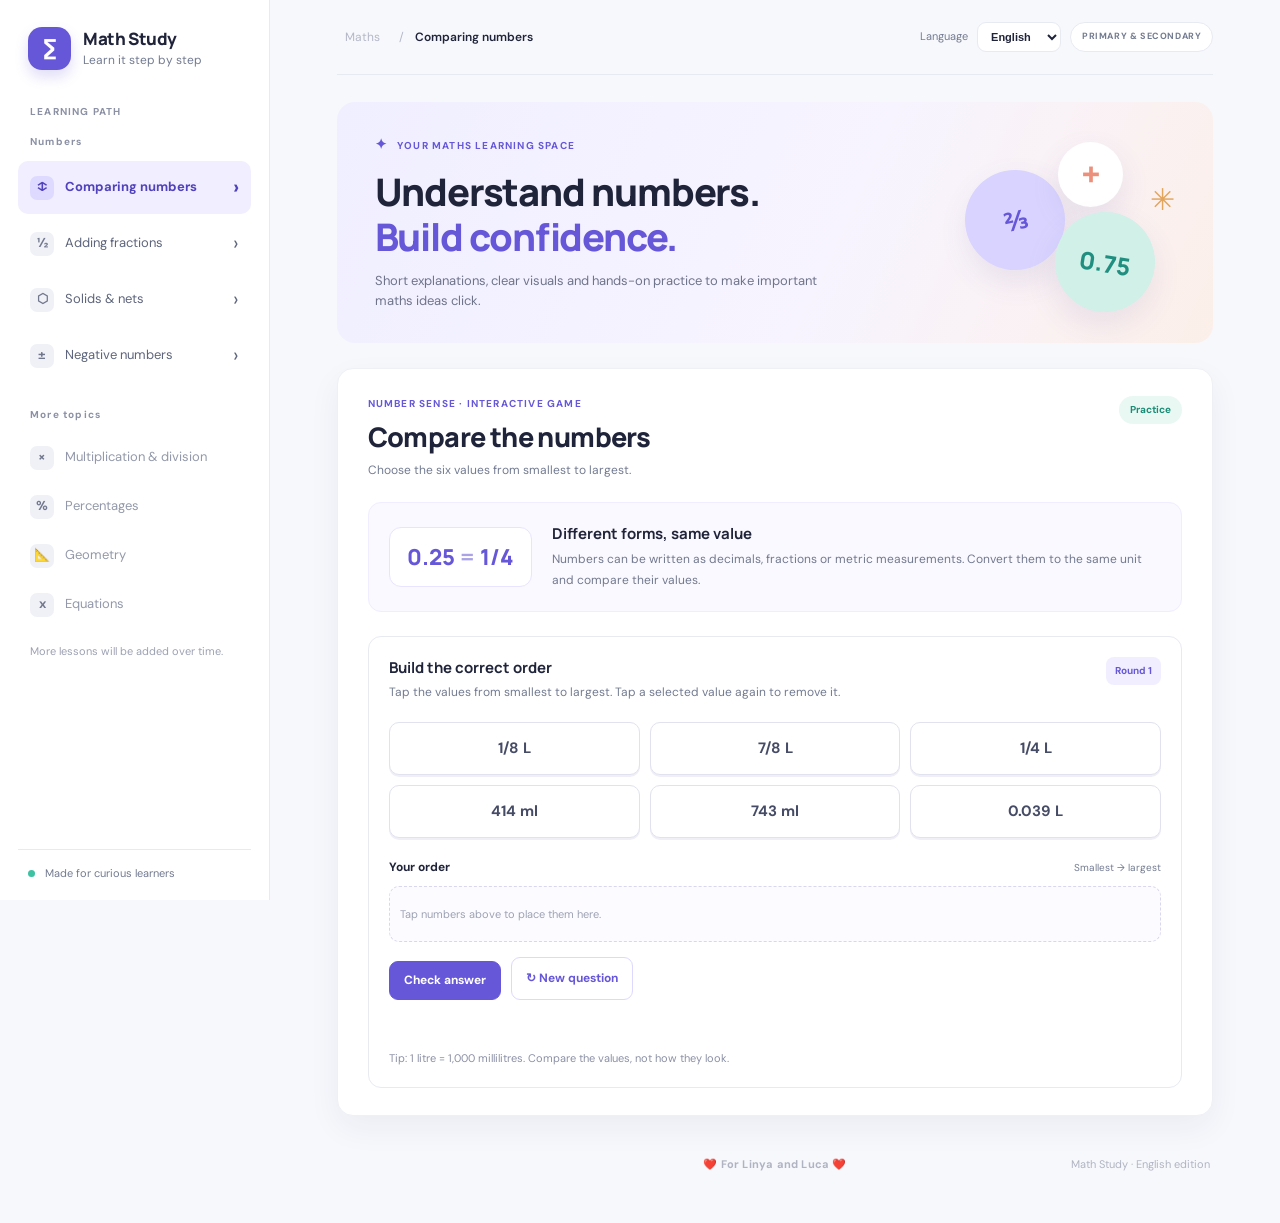
==== commit b2b9aab2: "Add live number-line explanation" ====
--- a/index.html
+++ b/index.html
@@ -105,7 +105,7 @@
         <div class="lesson-heading"><div><div class="eyebrow" data-i18n="negativeEyebrow">NUMBERS · BELOW ZERO</div><h2 data-i18n="negativeTitle">Meet negative numbers</h2><p data-i18n="negativeSubtitle">Use a number line to see what positive and negative values mean.</p></div><span class="lesson-badge" data-i18n="gradeFiveSeven">Grades 5–7</span></div>
         <div class="lesson-copy"><h3 data-i18n="negativeIdeaTitle">Zero is the starting point</h3><p data-i18n="negativeIdeaText">Positive numbers are to the right of zero. Negative numbers are to the left. The farther right a number lies, the greater it is. For example, −2 is greater than −5 because −2 is closer to zero.</p></div>
         <div class="numberline-card"><div class="numberline-header"><div><h3 data-i18n="movePointTitle">Move the point</h3><p data-i18n="movePointText">Drag the slider to place the point on the number line.</p></div><strong id="numberline-value" class="numberline-value">−3</strong></div>
-          <div class="numberline" id="numberline" role="img" aria-label="Number line from minus ten to ten"><div class="numberline-axis"></div><div class="numberline-ticks" id="numberline-ticks"></div><div class="numberline-point" id="numberline-point"></div></div>
+          <div class="numberline" id="numberline" role="img" aria-label="Number line from minus ten to ten"><div class="numberline-axis"></div><div class="numberline-ticks" id="numberline-ticks"></div><div class="numberline-point" id="numberline-point"></div></div><p id="numberline-explanation" class="numberline-explanation" aria-live="polite">−3 is negative because it is left of zero.</p>
           <label class="slider-label" for="number-slider"><span data-i18n="leftIsSmaller">← Smaller</span><span data-i18n="rightIsLarger">Larger →</span></label><input id="number-slider" type="range" min="-10" max="10" step="1" value="-3" class="number-slider"/>
           <div class="temperature-example">          <div class="temperature-example"><span class="temperature-icon">❄</span><div><strong data-i18n="temperatureTitle">Think about temperature</strong><p data-i18n="temperatureText">−4°C is colder than 2°C. Temperatures below zero are negative numbers.</p></div></div>
         </div>
--- a/styles.css
+++ b/styles.css
@@ -9,3 +9,34 @@
 
 /* New interactive lessons */
 .strip-panel{margin-top:18px;padding:20px;border:1px solid var(--line);border-radius:13px;background:#fff}.strip-panel h3{font:700 15px Manrope,sans-serif;margin:7px 0 4px}.strip-panel>p{font-size:12px;color:var(--muted);margin:0 0 17px}.strip-row{display:grid;grid-template-columns:100px minmax(80px,1fr) minmax(70px,150px);gap:12px;align-items:center;margin:12px 0}.strip-row>strong{font-size:11px;color:#6c7288}.fraction-strip{display:flex;gap:2px;height:25px;min-width:0}.strip-part{flex:1;min-width:0;border:1px solid #dcd9ee;background:#f0eff8;border-radius:2px}.strip-part.shaded{background:#7668e8;border-color:#7668e8}.strip-value{font-size:11px;font-weight:700;color:#4d43b4;overflow-wrap:anywhere}.solid-workbench{display:grid;grid-template-columns:1fr 1fr;gap:16px}.solid-view-card{border:1px solid var(--line);border-radius:13px;padding:20px;min-width:0}.solid-view-card h3{font:700 15px Manrope,sans-serif;margin:7px 0 4px}.solid-view-card>p{font-size:12px;color:var(--muted);margin:0}.cube-net{display:grid;grid-template-columns:repeat(4,minmax(38px,58px));grid-template-rows:repeat(3,minmax(38px,58px));gap:3px;justify-content:center;margin:23px auto 12px}.net-face{border:1px solid #5e54c8;background:#e9e6ff;color:#4e43b4;border-radius:5px;font-size:10px;font-weight:700;padding:2px;transition:background .15s,transform .15s}.net-face:hover{transform:translateY(-2px)}.net-face.selected{background:#6657d9;color:#fff;box-shadow:0 3px 9px #6657d933}.face-top{grid-column:2;grid-row:1}.face-left{grid-column:1;grid-row:2}.face-front{grid-column:2;grid-row:2}.face-right{grid-column:3;grid-row:2}.face-back{grid-column:4;grid-row:2}.face-bottom{grid-column:2;grid-row:3}.solid-tip{min-height:22px;text-align:center;font-size:11px;color:#777d91}.cube-diagram{display:block;width:100%;max-height:240px;margin:8px auto}.cube-face{fill:#dedaff;stroke:#6657d9;stroke-width:2;transition:fill .15s}.cube-top{fill:#c9c2ff}.cube-left{fill:#aaa0f6}.cube-right{fill:#e7e3ff}.cube-face.highlight{fill:#2bb39e!important}.cube-label{font:700 11px 'DM Sans',sans-serif;fill:#555b74}.solid-facts{display:flex;justify-content:space-around;border-top:1px solid var(--line);padding-top:12px}.solid-facts span{display:flex;flex-direction:column;align-items:center;gap:1px}.solid-facts strong{font:800 19px Manrope,sans-serif;color:var(--purple)}.solid-facts small{font-size:10px;color:var(--muted)}.view-copy{margin-top:17px}.view-selector{display:flex;gap:8px;flex-wrap:wrap;margin:15px 0}.view-button{border:1px solid var(--line);border-radius:8px;background:#fff;padding:8px 12px;font-size:11px;color:#555b74;font-weight:700}.view-button.active{background:var(--purple-soft);color:var(--purple-dark);border-color:#d8d2ff}.view-demo{display:flex;align-items:center;gap:20px;min-height:100px;padding:16px;background:#faf9ff;border-radius:10px}.view-demo p{font-size:12px;color:var(--muted)}.view-shape{width:70px;height:70px;border:2px solid #6657d9;background:#d9d4ff;flex-shrink:0}.view-shape.side-shape{width:42px}.view-shape.top-shape{height:42px}.numberline-card{padding:22px;border:1px solid var(--line);border-radius:13px;background:#fff}.numberline-header{display:flex;align-items:center;justify-content:space-between;gap:12px}.numberline-header h3{font:700 15px Manrope,sans-serif;margin:0 0 4px}.numberline-header p{font-size:12px;color:var(--muted);margin:0}.numberline-value{font:800 24px Manrope,sans-serif;color:var(--purple);background:var(--purple-soft);padding:6px 13px;border-radius:10px}.numberline{position:relative;height:108px;margin:22px 9px 5px}.numberline-axis{position:absolute;left:0;right:0;top:42px;height:3px;background:#9ca2b8;border-radius:3px}.numberline-axis:before,.numberline-axis:after{content:"";position:absolute;top:-5px;border-top:6px solid transparent;border-bottom:6px solid transparent}.numberline-axis:before{left:-1px;border-right:9px solid #9ca2b8}.numberline-axis:after{right:-1px;border-left:9px solid #9ca2b8}.numberline-ticks{position:absolute;inset:0}.number-tick{position:absolute;top:30px;width:1px;height:25px;background:#9298ad}.number-tick span{position:absolute;top:28px;left:50%;transform:translateX(-50%);font-size:10px;color:#777d91}.number-tick.zero{width:2px;height:34px;top:26px;background:#4d526e}.number-tick.zero span{font-weight:800;color:#4d526e}.numberline-point{position:absolute;top:32px;left:35%;width:22px;height:22px;border:4px solid #fff;background:#6657d9;border-radius:50%;box-shadow:0 0 0 2px #6657d9;transform:translate(-50%,-50%);transition:left .15s}.slider-label{display:flex;justify-content:space-between;font-size:10px;color:var(--muted);margin-top:8px}.number-slider{width:100%;accent-color:var(--purple);margin:12px 0 20px}.temperature-example{display:flex;gap:13px;align-items:center;background:#eff8ff;border:1px solid #dceeff;border-radius:10px;padding:14px}.temperature-icon{font-size:26px}.temperature-example strong{font-size:12px}.temperature-example p{font-size:11px;color:var(--muted);margin:3px 0 0}.practice-card .answer-option.chosen{border-color:var(--purple);background:var(--purple-soft)}@media(max-width:800px){.solid-workbench{grid-template-columns:1fr}.strip-row{grid-template-columns:78px minmax(50px,1fr) minmax(65px,115px);gap:8px}.strip-panel{padding:14px}.solid-view-card{padding:15px}}@media(max-width:480px){.strip-row{grid-template-columns:1fr minmax(50px,1.5fr);gap:5px}.strip-value{grid-column:2}.fraction-strip{grid-column:1/-1;grid-row:2}.strip-row>strong{grid-column:1/-1}.numberline{margin-left:5px;margin-right:5px}.number-tick span{font-size:9px}.numberline-card{padding:15px}}
+
+
+/* Learning animations: short, replayable and respectful of reduced-motion preferences. */
+.animation-button{display:block;margin:14px auto 8px;min-height:40px}
+.strip-panel{position:relative}
+.fraction-strip .strip-part{transition:background-color .3s,transform .3s,box-shadow .3s}
+.strip-panel.animating .strip-row:nth-of-type(2) .strip-part.shaded,
+.strip-panel.animating .strip-row:nth-of-type(3) .strip-part.shaded{animation:pieceGlow .8s ease-in-out 1}
+.strip-panel.animating .strip-row:nth-of-type(4) .strip-part.shaded,
+.strip-panel.animating .strip-row:nth-of-type(5) .strip-part.shaded{animation:pieceGlow .8s ease-in-out .45s 1}
+@keyframes pieceGlow{0%,100%{transform:scaleY(1);box-shadow:none}50%{transform:scaleY(1.22);box-shadow:0 0 0 2px #33b7a455}}
+.solid-workbench{perspective:900px}
+.cube-net{transform-style:preserve-3d;perspective:600px}
+.cube-net.folding .face-front{transform:translateZ(0);box-shadow:0 0 0 2px #6657d9}
+.cube-net.folding .face-top{transform-origin:bottom center;transform:rotateX(-90deg);transition:transform .7s ease}
+.cube-net.folding .face-bottom{transform-origin:top center;transform:rotateX(90deg);transition:transform .7s ease}
+.cube-net.folding .face-left{transform-origin:right center;transform:rotateY(90deg);transition:transform .7s ease}
+.cube-net.folding .face-right{transform-origin:left center;transform:rotateY(-90deg);transition:transform .7s ease}
+.cube-net.folding .face-back{transform-origin:left center;transform:rotateY(-90deg);transition:transform .7s ease}
+.cube-diagram.spinning{animation:cubeTurn 1.25s ease-in-out}
+@keyframes cubeTurn{0%{transform:rotateY(0) scale(1)}45%{transform:perspective(500px) rotateY(180deg) scale(.9)}100%{transform:rotateY(360deg) scale(1)}}
+.temperature-compare{display:flex;align-items:center;justify-content:center;gap:12px;margin:16px 0 4px;padding:16px 10px;background:linear-gradient(100deg,#eaf5ff,#fff9e9);border-radius:12px}
+.temp-card{display:flex;flex-direction:column;align-items:center;gap:4px;min-width:82px;padding:12px;border-radius:10px;background:#fff;box-shadow:0 3px 12px #3030500b;animation:temperatureFloat 2.8s ease-in-out infinite}
+.temp-card.above-zero{animation-delay:.6s}
+.temp-card strong{font:800 20px Manrope,sans-serif}
+.temp-card small{font-size:10px;color:var(--muted)}
+.temp-thermometer{font-size:22px}
+.temp-card.below-zero strong{color:#347ac7}.temp-card.above-zero strong{color:#c98524}
+.temp-bridge{display:flex;align-items:center;gap:3px;color:#7c82a0;font-weight:800}.temp-bridge i{width:20px;border-top:2px dashed #9da3b9}
+@keyframes temperatureFloat{0%,100%{transform:translateY(0)}50%{transform:translateY(-4px)}}
+@media(prefers-reduced-motion:reduce){.strip-panel.animating .strip-part,.cube-net.folding .net-face,.cube-diagram.spinning,.temp-card{animation:none!important;transition:none!important}}
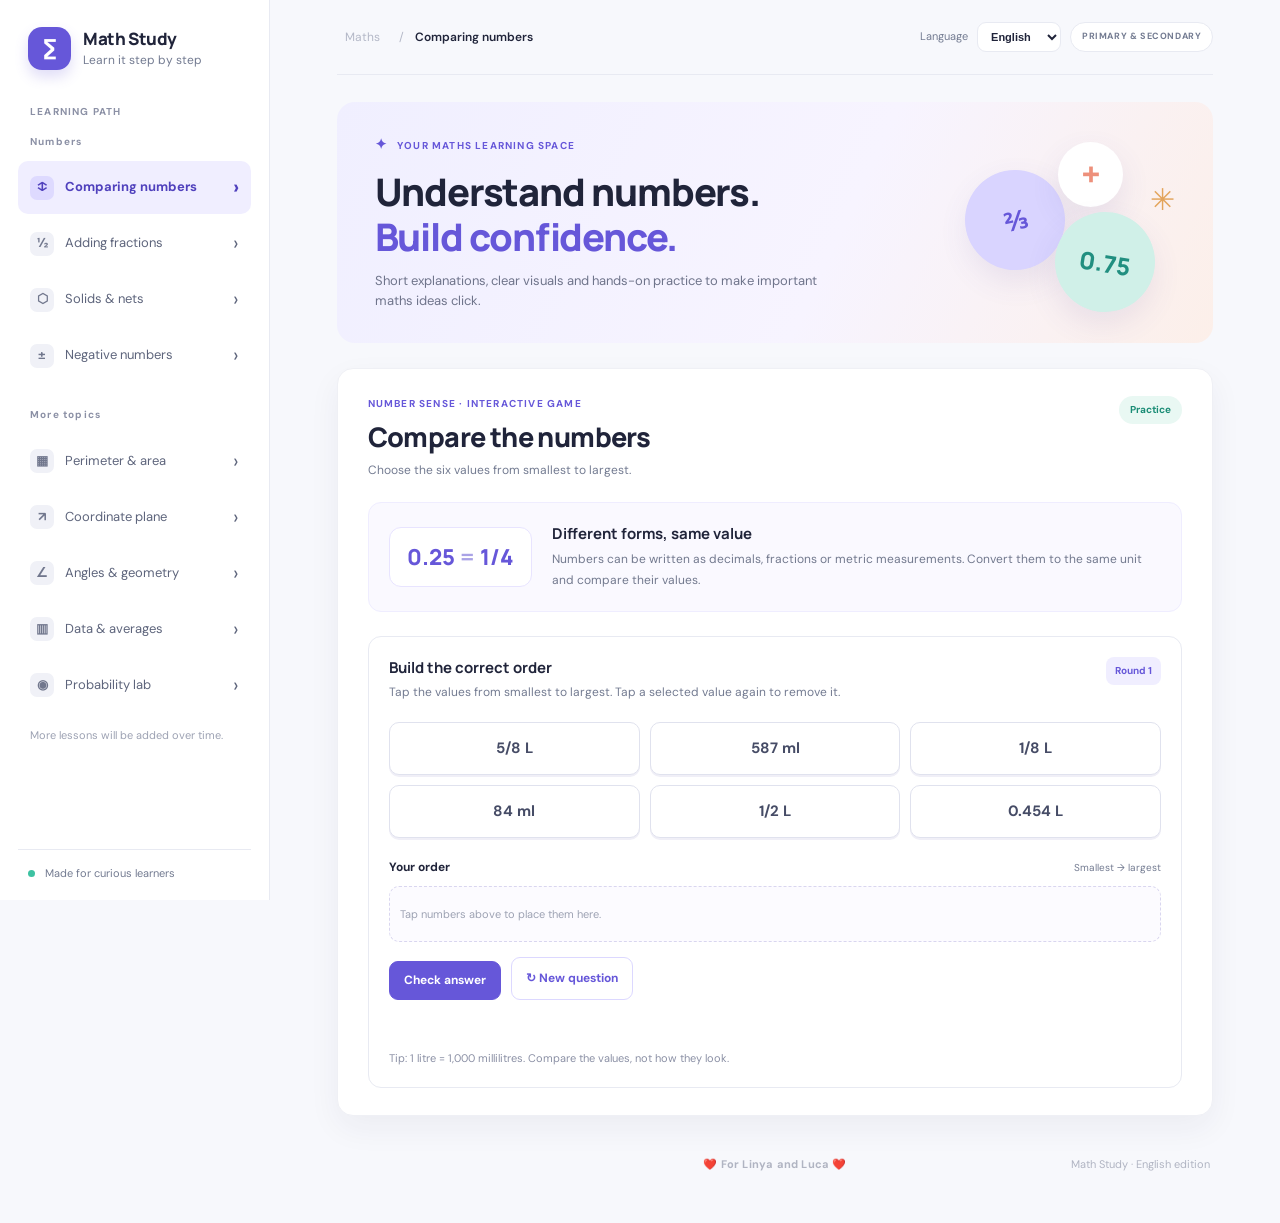
==== commit cf210402: "Add navigation for five interactive maths lessons" ====
--- a/index.html
+++ b/index.html
@@ -24,10 +24,11 @@
         </div>
         <div class="nav-group coming-soon">
           <div class="nav-heading" data-i18n="moreTopics">More topics</div>
-          <div class="topic-placeholder"><span class="topic-icon">×</span><span data-i18n="topicMultiply">Multiplication & division</span></div>
-          <div class="topic-placeholder"><span class="topic-icon">%</span><span data-i18n="topicPercentages">Percentages</span></div>
-          <div class="topic-placeholder"><span class="topic-icon">📐</span><span data-i18n="topicGeometry">Geometry</span></div>
-          <div class="topic-placeholder"><span class="topic-icon">x</span><span data-i18n="topicEquations">Equations</span></div>
+          <a class="topic-link" href="perimeter-and-area.html" data-topic="area"><span class="topic-icon">▦</span><span data-i18n="topicArea">Perimeter & area</span><span class="nav-arrow">›</span></a>
+          <a class="topic-link" href="coordinate-plane.html" data-topic="coordinates"><span class="topic-icon">↗</span><span data-i18n="topicCoordinates">Coordinate plane</span><span class="nav-arrow">›</span></a>
+          <a class="topic-link" href="angles-and-geometry.html" data-topic="angles"><span class="topic-icon">∠</span><span data-i18n="topicAngles">Angles & geometry</span><span class="nav-arrow">›</span></a>
+          <a class="topic-link" href="data-and-mean.html" data-topic="data"><span class="topic-icon">▥</span><span data-i18n="topicData">Data & averages</span><span class="nav-arrow">›</span></a>
+          <a class="topic-link" href="probability-lab.html" data-topic="probability"><span class="topic-icon">◉</span><span data-i18n="topicProbability">Probability lab</span><span class="nav-arrow">›</span></a>
           <p class="coming-note" data-i18n="comingNote">More lessons will be added over time.</p>
         </div>
       </nav>
@@ -112,6 +113,7 @@
 <div class="temperature-compare" aria-label="Animated comparison of minus four degrees and two degrees"><div class="temp-card below-zero"><span class="temp-thermometer">❄</span><strong>−4 °C</strong><small data-i18n="belowZero">below zero</small></div><div class="temp-bridge" aria-hidden="true"><span>←</span><i></i><span>→</span></div><div class="temp-card above-zero"><span class="temp-thermometer">☀</span><strong>+2 °C</strong><small data-i18n="aboveZero">above zero</small></div></div>
         <section class="practice-card"><div class="practice-header"><div><div class="eyebrow" data-i18n="checkUnderstanding">CHECK YOUR UNDERSTANDING</div><h3 data-i18n="negativePracticeTitle">Which number is greater?</h3><p data-i18n="negativePracticePrompt">Compare the two numbers and choose the greater one.</p></div><div id="negative-count" class="practice-count">Question 1</div></div><div id="negative-question" class="practice-question">−2 or −5?</div><div id="negative-options" class="answer-options"></div><div id="negative-feedback" class="practice-feedback" role="status" aria-live="polite"></div><button id="negative-next" class="primary-button" data-i18n="nextQuestion" hidden>Next question →</button></section>
       </section>
+      <div id="extra-lessons-root"></div>
       <footer class="page-footer"><div class="footer-message"><span class="dedication">❤️ For Linya and Luca ❤️</span></div><span id="footer-edition">Math Study · English edition</span></footer>
     </main>
   </div>
@@ -119,5 +121,6 @@
   <script src="language.js"></script>
   <script src="ordering.js"></script>
   <script src="new-lessons.js"></script>
+  <script src="extra-lessons.js"></script>
 </body>
 </html>
--- a/styles.css
+++ b/styles.css
@@ -40,3 +40,5 @@
 .temp-bridge{display:flex;align-items:center;gap:3px;color:#7c82a0;font-weight:800}.temp-bridge i{width:20px;border-top:2px dashed #9da3b9}
 @keyframes temperatureFloat{0%,100%{transform:translateY(0)}50%{transform:translateY(-4px)}}
 @media(prefers-reduced-motion:reduce){.strip-panel.animating .strip-part,.cube-net.folding .net-face,.cube-diagram.spinning,.temp-card{animation:none!important;transition:none!important}}
+
+.numberline-explanation{min-height:36px;margin:8px 0 4px;padding:10px 12px;border-radius:9px;background:var(--purple-soft);color:var(--purple-dark);font-size:12px;font-weight:600;text-align:center;animation:explanationIn .25s ease-out}@keyframes explanationIn{from{opacity:.45;transform:translateY(3px)}to{opacity:1;transform:translateY(0)}}
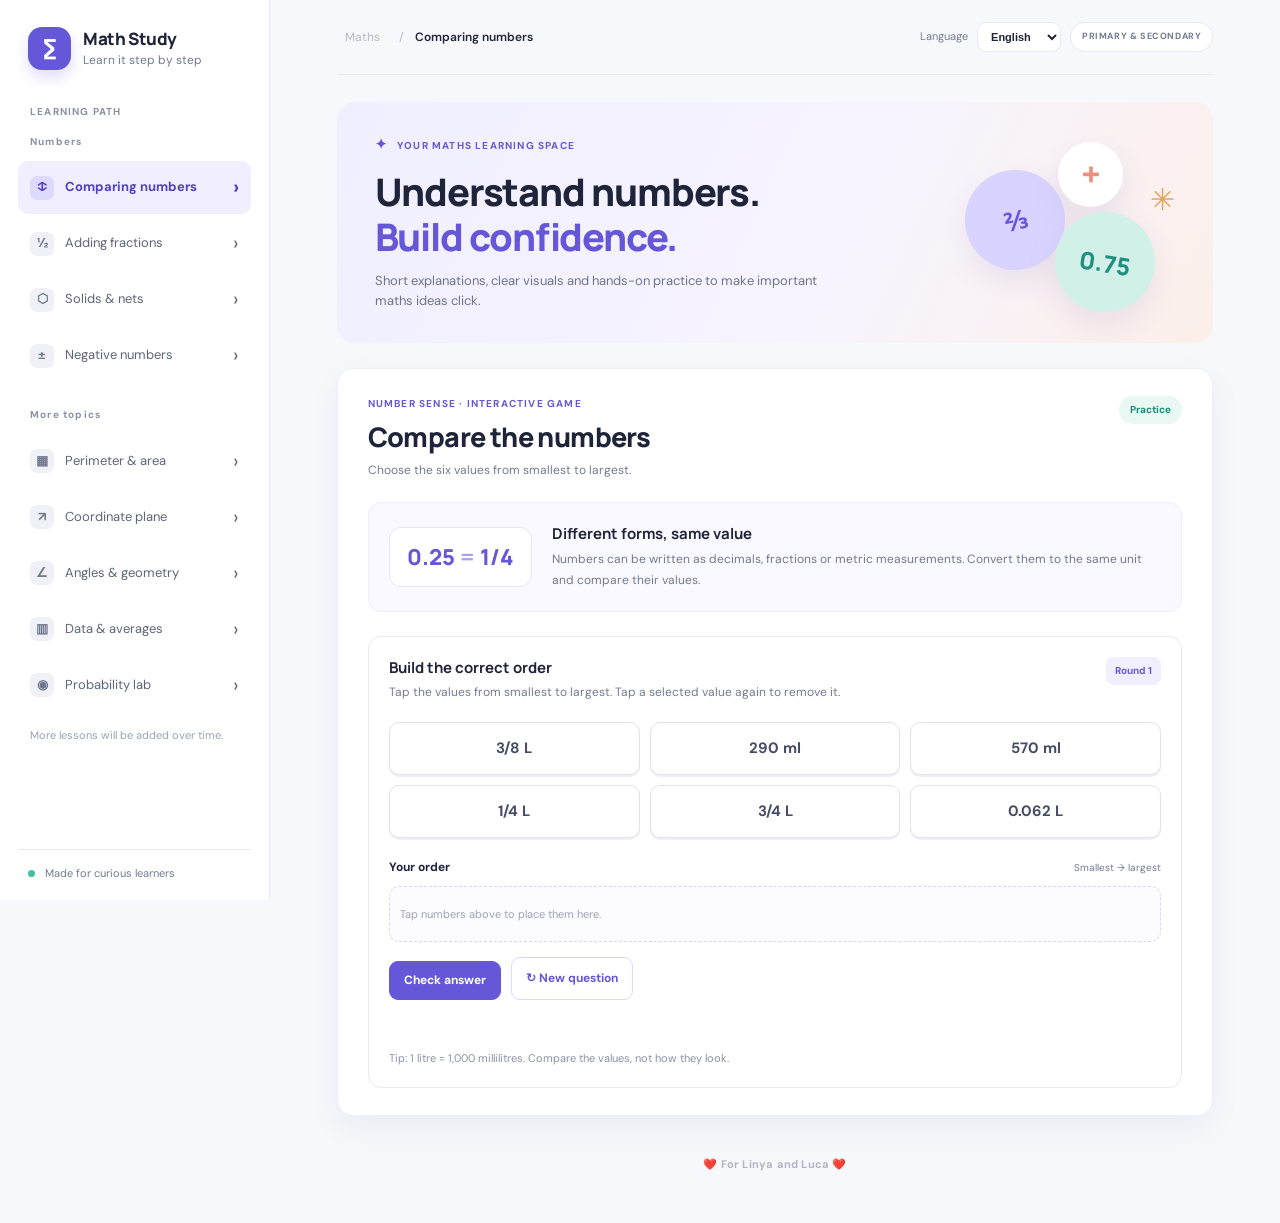
==== commit 9b86224a: "Keep the dedication as the only footer text" ====
--- a/index.html
+++ b/index.html
@@ -114,7 +114,7 @@
         <section class="practice-card"><div class="practice-header"><div><div class="eyebrow" data-i18n="checkUnderstanding">CHECK YOUR UNDERSTANDING</div><h3 data-i18n="negativePracticeTitle">Which number is greater?</h3><p data-i18n="negativePracticePrompt">Compare the two numbers and choose the greater one.</p></div><div id="negative-count" class="practice-count">Question 1</div></div><div id="negative-question" class="practice-question">−2 or −5?</div><div id="negative-options" class="answer-options"></div><div id="negative-feedback" class="practice-feedback" role="status" aria-live="polite"></div><button id="negative-next" class="primary-button" data-i18n="nextQuestion" hidden>Next question →</button></section>
       </section>
       <div id="extra-lessons-root"></div>
-      <footer class="page-footer"><div class="footer-message"><span class="dedication">❤️ For Linya and Luca ❤️</span></div><span id="footer-edition">Math Study · English edition</span></footer>
+      <footer class="page-footer"><div class="footer-message"><span class="dedication">❤️ For Linya and Luca ❤️</span></div></footer>
     </main>
   </div>
   <script src="app.js"></script>
--- a/styles.css
+++ b/styles.css
@@ -42,3 +42,40 @@
 @media(prefers-reduced-motion:reduce){.strip-panel.animating .strip-part,.cube-net.folding .net-face,.cube-diagram.spinning,.temp-card{animation:none!important;transition:none!important}}
 
 .numberline-explanation{min-height:36px;margin:8px 0 4px;padding:10px 12px;border-radius:9px;background:var(--purple-soft);color:var(--purple-dark);font-size:12px;font-weight:600;text-align:center;animation:explanationIn .25s ease-out}@keyframes explanationIn{from{opacity:.45;transform:translateY(3px)}to{opacity:1;transform:translateY(0)}}
+
+
+/* Interactive additions: perimeter/area, coordinates, angles, statistics and probability */
+.extra-lesson{margin-top:18px;padding:22px;border:1px solid var(--line);border-radius:15px;background:#fff}
+.extra-lesson[hidden]{display:none}
+.extra-lesson .lesson-heading{margin-bottom:18px}
+.extra-grid{display:grid;grid-template-columns:1fr 1fr;gap:16px}
+.extra-card{padding:18px;border:1px solid var(--line);border-radius:12px;background:#fcfcff;min-width:0}
+.extra-card h3{font:700 15px Manrope,sans-serif;margin:0 0 7px}
+.extra-card p,.extra-note{font-size:12px;color:var(--muted);line-height:1.55}
+.extra-controls{display:grid;gap:13px;margin:16px 0}
+.extra-control{display:grid;grid-template-columns:minmax(95px,1fr) minmax(90px,2fr) 38px;gap:10px;align-items:center;font-size:12px;color:var(--muted)}
+.extra-control input[type=range]{width:100%;accent-color:var(--purple)}
+.extra-control output{font-weight:800;color:var(--purple);text-align:right}
+.extra-stat-row{display:flex;gap:10px;flex-wrap:wrap;margin-top:12px}
+.extra-stat{flex:1;min-width:90px;padding:12px;background:#f1efff;border-radius:9px}
+.extra-stat span{display:block;font-size:10px;color:#777d91}
+.extra-stat strong{display:block;margin-top:4px;font:800 20px Manrope,sans-serif;color:var(--purple)}
+.rectangle-stage{min-height:230px;display:flex;align-items:center;justify-content:center;background:linear-gradient(#f4f6fc 1px,transparent 1px),linear-gradient(90deg,#f4f6fc 1px,transparent 1px);background-size:22px 22px;border-radius:10px;overflow:hidden}
+.area-rectangle{display:flex;align-items:center;justify-content:center;border:2px solid #6657d9;background:#a69af655;color:#4d43b4;font-size:12px;font-weight:800;transition:width .15s,height .15s}
+.coordinate-stage{width:100%;height:auto;display:block;background:#fff;border-radius:10px}
+.coordinate-stage text{font:11px sans-serif;fill:#747b91}
+.angle-stage{width:100%;max-width:340px;display:block;margin:0 auto}
+.angle-stage text{font:12px sans-serif;fill:#545a72}
+.angle-class{display:inline-block;padding:7px 11px;background:#f1efff;border-radius:8px;color:var(--purple);font-weight:800;font-size:12px}
+.data-bars{display:flex;align-items:flex-end;justify-content:space-around;gap:10px;min-height:180px;padding:14px 8px 0;border-bottom:2px solid #dfe2ee}
+.data-bar-wrap{flex:1;max-width:65px;text-align:center}
+.data-bar{width:100%;min-height:8px;border-radius:6px 6px 0 0;background:linear-gradient(180deg,#9386f1,#6657d9);transition:height .15s}
+.data-bar-wrap label{display:block;font-size:10px;color:var(--muted);padding:6px 0}
+.probability-wheel{width:min(230px,70%);aspect-ratio:1;border-radius:50%;margin:5px auto 18px;border:5px solid white;box-shadow:0 3px 16px #30305015;background:conic-gradient(#6657d9 0 50%,#32b7a2 50% 100%);position:relative}
+.probability-wheel:after{content:"";position:absolute;width:15%;height:15%;border-radius:50%;background:white;border:3px solid #dcd9ee;left:42.5%;top:42.5%}
+.probability-wheel:before{content:"";position:absolute;left:47%;top:-5%;height:16%;width:6%;background:#e9a34b;clip-path:polygon(50% 0,100% 100%,0 100%);z-index:1}
+.extra-action{border:0;border-radius:9px;padding:10px 14px;background:var(--purple);color:#fff;font-size:12px;font-weight:700;cursor:pointer}
+.extra-action:disabled{opacity:.6;cursor:default}
+.extra-feedback{min-height:22px;margin-top:12px;font-size:12px;font-weight:700;color:var(--purple)}
+@media(max-width:800px){.extra-grid{grid-template-columns:1fr}.extra-lesson{padding:16px}}
+@media(prefers-reduced-motion:reduce){.area-rectangle,.data-bar{transition:none}}
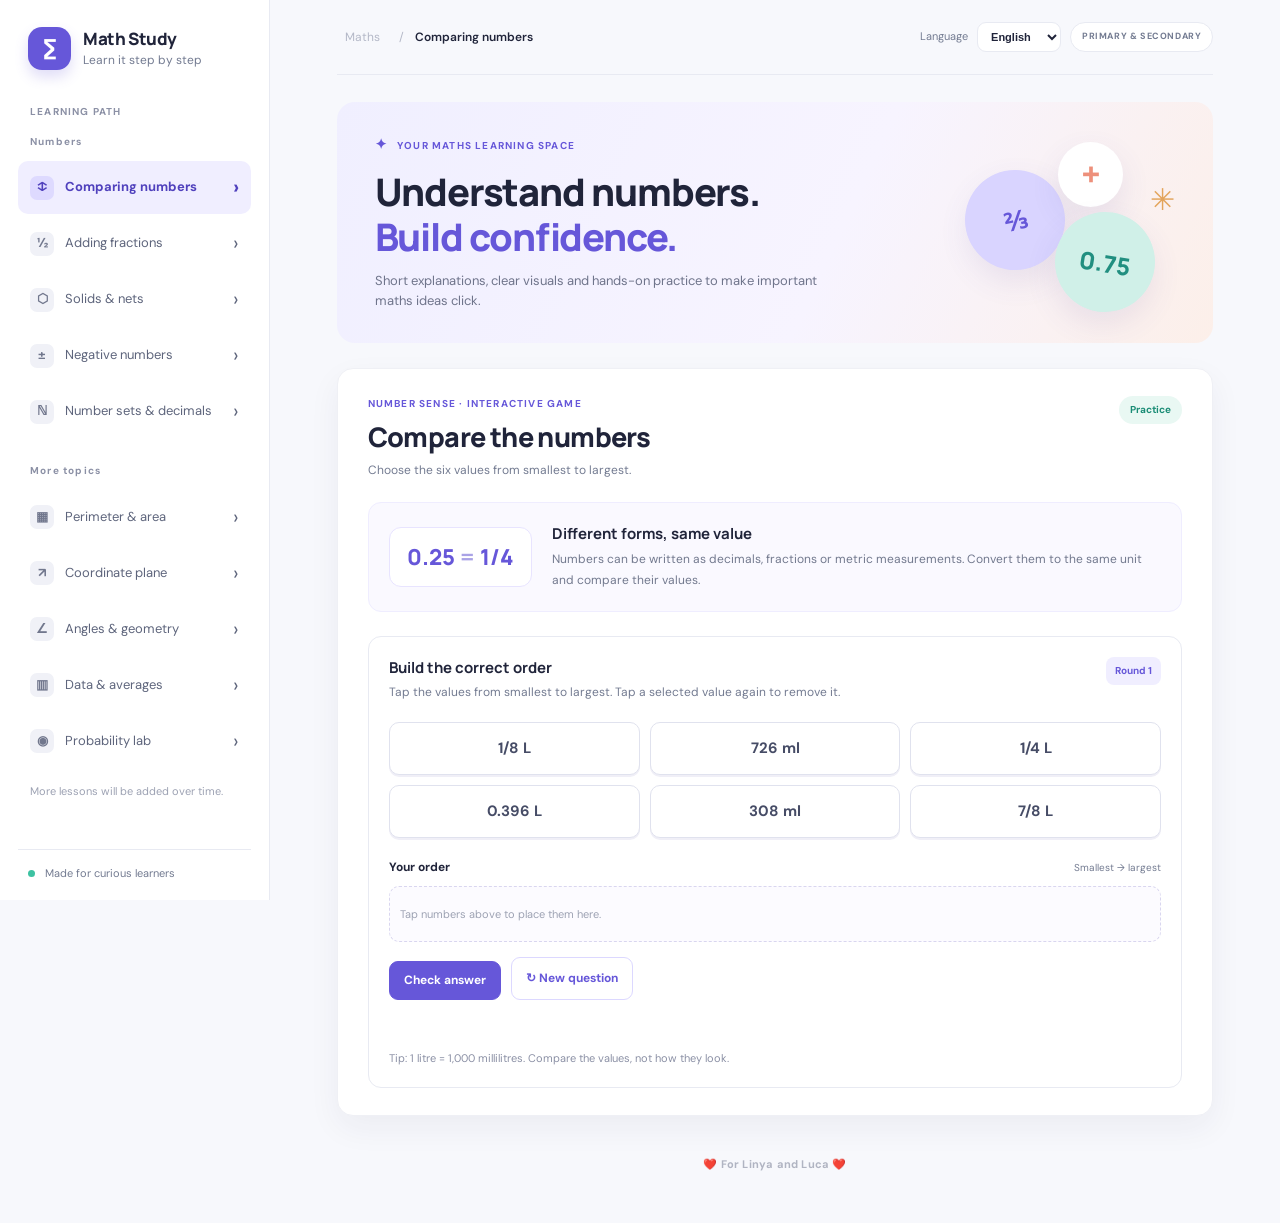
==== commit 670e28f4: "Add number systems lesson to navigation" ====
--- a/index.html
+++ b/index.html
@@ -21,6 +21,7 @@
           <a class="topic-link" href="adding-fractions.html" data-topic="fractions"><span class="topic-icon">½</span><span data-i18n="topicFractions">Fractions & addition</span><span class="nav-arrow">›</span></a>
           <a class="topic-link" href="solids-and-nets.html" data-topic="solids"><span class="topic-icon">⬡</span><span data-i18n="topicSolids">Solids & nets</span><span class="nav-arrow">›</span></a>
           <a class="topic-link" href="negative-numbers.html" data-topic="negative"><span class="topic-icon">±</span><span data-i18n="topicNegative">Negative numbers</span><span class="nav-arrow">›</span></a>
+          <a class="topic-link" href="number-systems.html" data-topic="numbersets"><span class="topic-icon">ℕ</span><span data-i18n="topicNumberSets">Number sets & decimals</span><span class="nav-arrow">›</span></a>
         </div>
         <div class="nav-group coming-soon">
           <div class="nav-heading" data-i18n="moreTopics">More topics</div>
